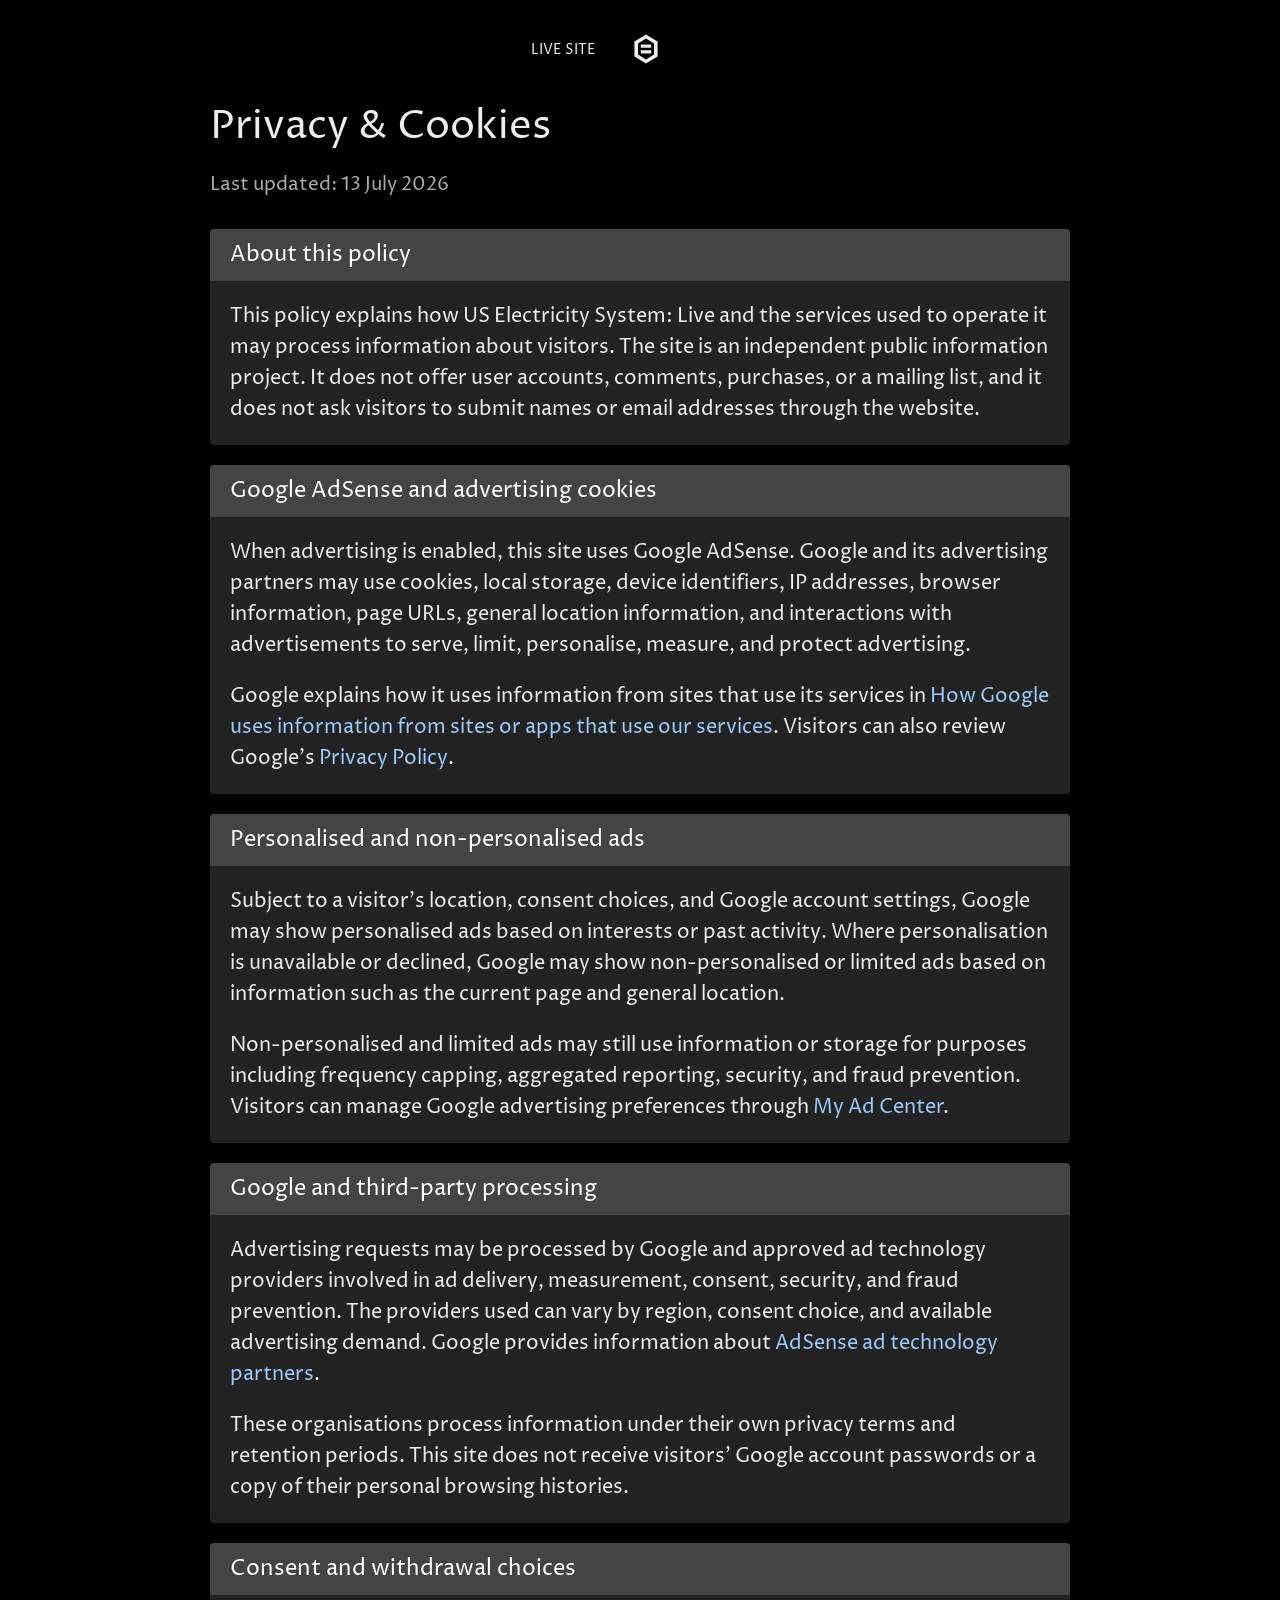
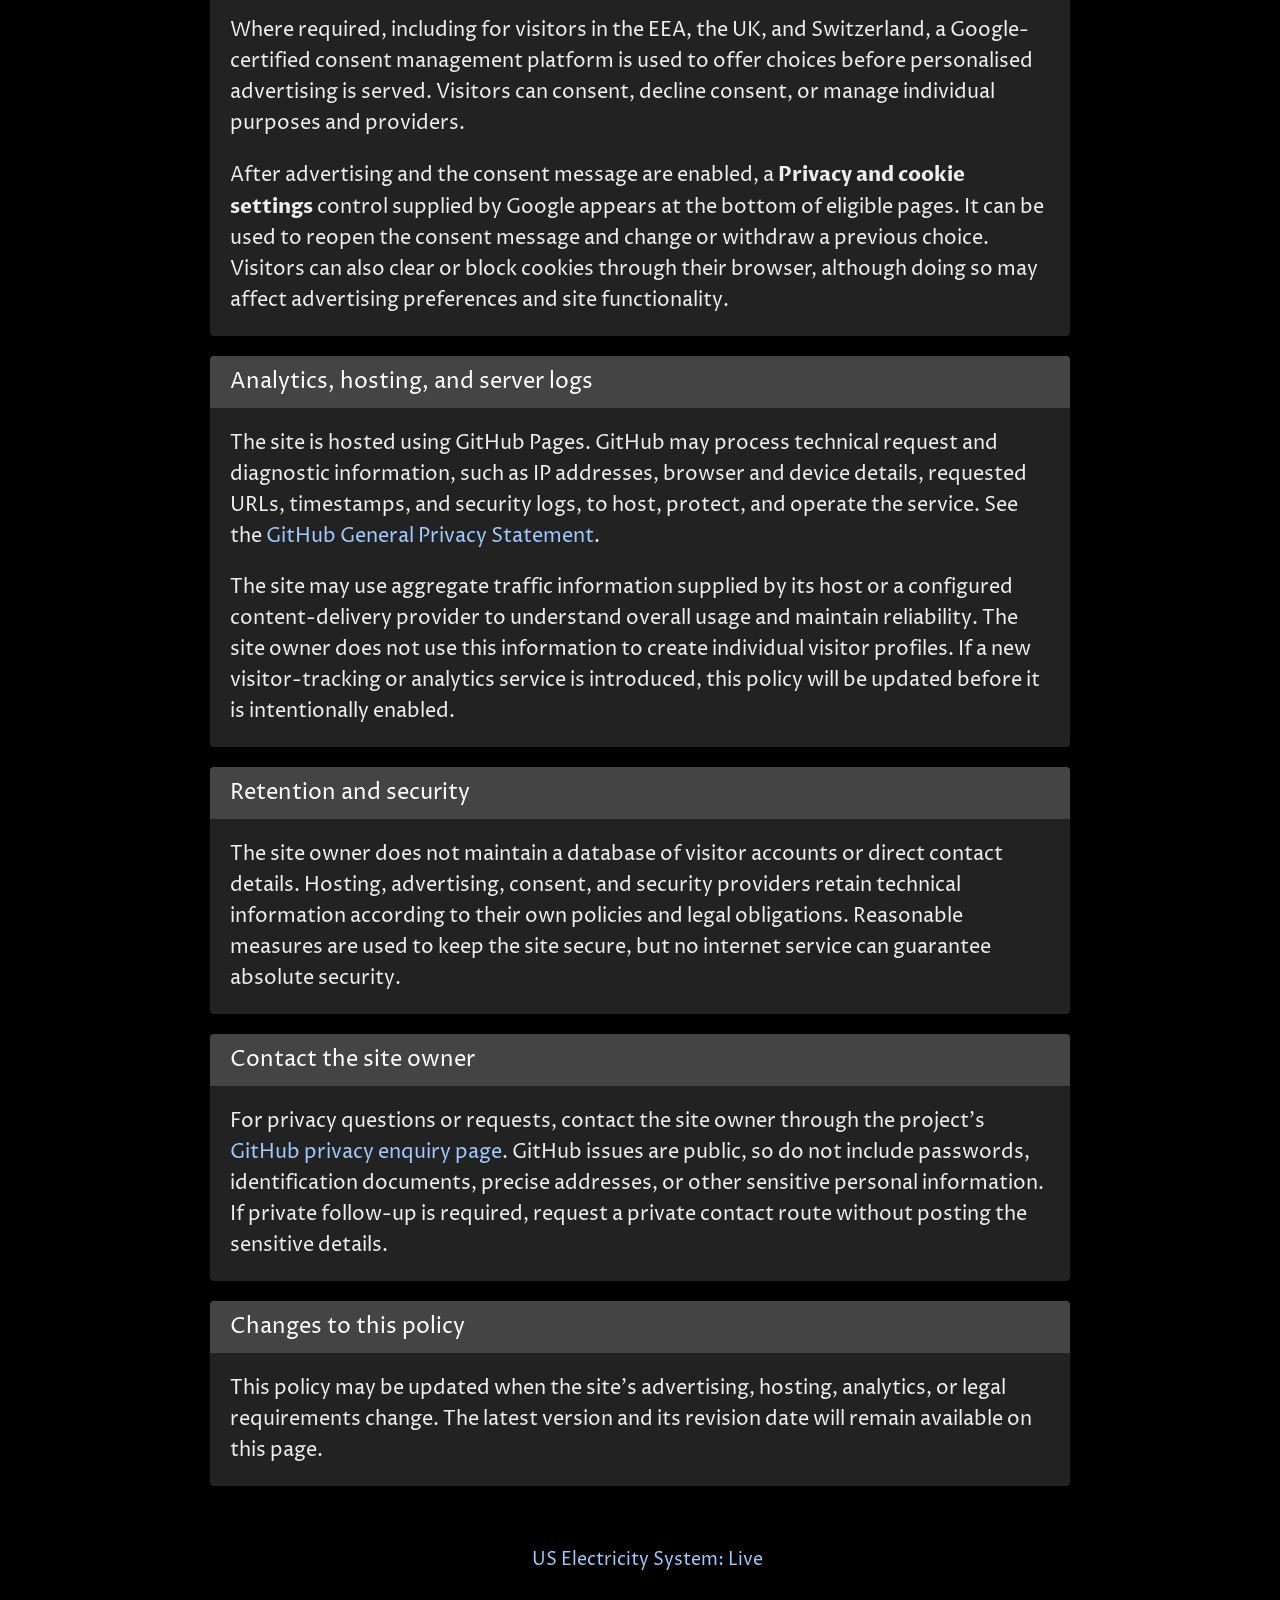
==== public/privacy/index.html @ f979690c "Publish US electricity site with privacy policy" ====
<!DOCTYPE html>
<html lang="en">
  <head>
    <title>Privacy &amp; Cookies | US Electricity System: Live</title>
    <meta
      name="description"
      content="Privacy, advertising, cookies, consent and data-processing information for US Electricity System: Live"
    >
    <meta name="viewport" content="width=device-width,initial-scale=1">
    <link rel="preconnect" href="https://fonts.googleapis.com">
    <link rel="preconnect" href="https://fonts.gstatic.com" crossorigin>
    <link
      rel="stylesheet"
      href="https://fonts.googleapis.com/css2?family=Proza+Libre:wght@300;400&amp;display=swap"
    >
    <link rel="stylesheet" href="../grid.css" type="text/css">
    <link rel="icon" href="../favicon.svg" type="image/svg+xml">
  </head>
  <body class="us-grid privacy-page">
    <header aria-label="Site">
      <nav>
        <a href="../us/" aria-label="US Electricity System: Live">
          <svg viewBox="0 0 160 160" role="img" aria-labelledby="privacy-logo-title">
            <title id="privacy-logo-title">US Electricity System</title>
            <path d="M80 8 22 42v76l58 34 58-34V42zM40 52l40-24 40 24v56l-40 24-40-24z"/>
            <path d="M54 86h52v16H54zm0-28h52v16H54z"/>
          </svg>
        </a>
        <div>
          <a href="../us/">Live site</a>
        </div>
      </nav>
    </header>

    <main>
      <h1>Privacy &amp; Cookies</h1>
      <p class="privacy-updated">Last updated: 13 July 2026</p>

      <section>
        <h2>About this policy</h2>
        <p>
          This policy explains how US Electricity System: Live and the services
          used to operate it may process information about visitors. The site is
          an independent public information project. It does not offer user
          accounts, comments, purchases, or a mailing list, and it does not ask
          visitors to submit names or email addresses through the website.
        </p>
      </section>

      <section>
        <h2>Google AdSense and advertising cookies</h2>
        <p>
          When advertising is enabled, this site uses Google AdSense. Google and
          its advertising partners may use cookies, local storage, device
          identifiers, IP addresses, browser information, page URLs, general
          location information, and interactions with advertisements to serve,
          limit, personalise, measure, and protect advertising.
        </p>
        <p>
          Google explains how it uses information from sites that use its
          services in
          <a href="https://policies.google.com/technologies/partner-sites">How Google uses information from sites or apps that use our services</a>.
          Visitors can also review Google's
          <a href="https://policies.google.com/privacy">Privacy Policy</a>.
        </p>
      </section>

      <section>
        <h2>Personalised and non-personalised ads</h2>
        <p>
          Subject to a visitor's location, consent choices, and Google account
          settings, Google may show personalised ads based on interests or past
          activity. Where personalisation is unavailable or declined, Google may
          show non-personalised or limited ads based on information such as the
          current page and general location.
        </p>
        <p>
          Non-personalised and limited ads may still use information or storage
          for purposes including frequency capping, aggregated reporting,
          security, and fraud prevention. Visitors can manage Google advertising
          preferences through
          <a href="https://myadcenter.google.com/">My Ad Center</a>.
        </p>
      </section>

      <section>
        <h2>Google and third-party processing</h2>
        <p>
          Advertising requests may be processed by Google and approved ad
          technology providers involved in ad delivery, measurement, consent,
          security, and fraud prevention. The providers used can vary by region,
          consent choice, and available advertising demand. Google provides
          information about
          <a href="https://support.google.com/adsense/answer/9012903">AdSense ad technology partners</a>.
        </p>
        <p>
          These organisations process information under their own privacy terms
          and retention periods. This site does not receive visitors' Google
          account passwords or a copy of their personal browsing histories.
        </p>
      </section>

      <section>
        <h2>Consent and withdrawal choices</h2>
        <p>
          Where required, including for visitors in the EEA, the UK, and
          Switzerland, a Google-certified consent management platform is used to
          offer choices before personalised advertising is served. Visitors can
          consent, decline consent, or manage individual purposes and providers.
        </p>
        <p>
          After advertising and the consent message are enabled, a
          <strong>Privacy and cookie settings</strong> control supplied by Google
          appears at the bottom of eligible pages. It can be used to reopen the
          consent message and change or withdraw a previous choice. Visitors can
          also clear or block cookies through their browser, although doing so
          may affect advertising preferences and site functionality.
        </p>
      </section>

      <section>
        <h2>Analytics, hosting, and server logs</h2>
        <p>
          The site is hosted using GitHub Pages. GitHub may process technical
          request and diagnostic information, such as IP addresses, browser and
          device details, requested URLs, timestamps, and security logs, to host,
          protect, and operate the service. See the
          <a href="https://docs.github.com/en/site-policy/privacy-policies/github-general-privacy-statement">GitHub General Privacy Statement</a>.
        </p>
        <p>
          The site may use aggregate traffic information supplied by its host or
          a configured content-delivery provider to understand overall usage and
          maintain reliability. The site owner does not use this information to
          create individual visitor profiles. If a new visitor-tracking or
          analytics service is introduced, this policy will be updated before it
          is intentionally enabled.
        </p>
      </section>

      <section>
        <h2>Retention and security</h2>
        <p>
          The site owner does not maintain a database of visitor accounts or
          direct contact details. Hosting, advertising, consent, and security
          providers retain technical information according to their own policies
          and legal obligations. Reasonable measures are used to keep the site
          secure, but no internet service can guarantee absolute security.
        </p>
      </section>

      <section>
        <h2>Contact the site owner</h2>
        <p>
          For privacy questions or requests, contact the site owner through the
          project's
          <a href="https://github.com/Montytotal/grid-main---us-live/issues/new?title=Privacy%20enquiry">GitHub privacy enquiry page</a>.
          GitHub issues are public, so do not include passwords, identification
          documents, precise addresses, or other sensitive personal information.
          If private follow-up is required, request a private contact route
          without posting the sensitive details.
        </p>
      </section>

      <section>
        <h2>Changes to this policy</h2>
        <p>
          This policy may be updated when the site's advertising, hosting,
          analytics, or legal requirements change. The latest version and its
          revision date will remain available on this page.
        </p>
      </section>
    </main>

    <footer>
      <div>
        <a href="../us/">US Electricity System: Live</a>
      </div>
    </footer>
  </body>
</html>
---- public/grid.css ----
:root {
  --width: 36;
  --rounding: 8px;
  --table-width: 316px;
  --accent: #2563eb;
  --background: #f6f8fc;
  --content-background: #ffffff;
  --content-text: #0f172a;
  --heading-background: #dbeafe;
  --heading-text: #1e3a8a;
  --selected-background: #dbeafe;
  --help-background: #93c5fd;
  --help-text: #0f172a;
  --graph-line: #d6dee8;
  --graph-highlight: rgba(37, 99, 235, 0.08);
  --key-line: #cbd5e1;
  --unit-opacity: 0.45;
  --table-stripe: #f8fbff;
}

@media (prefers-color-scheme: dark) {
  :root {
    --background: #0b1220;
    --content-background: #111827;
    --content-text: #e5eefc;
    --heading-background: #1e293b;
    --heading-text: #dbeafe;
    --selected-background: rgba(30, 41, 59, 0.8);
    --help-background: #60a5fa;
    --help-text: #08111f;
    --graph-line: #334155;
    --graph-highlight: rgba(255, 255, 255, 0.06);
    --key-line: #475569;
    --unit-opacity: 0.65;
    --table-stripe: #0f172a;
  }
}

@import url('https://fonts.googleapis.com/css2?family=Inter:wght@300;400;500;600&display=swap');

*,
::before,
::after {
  box-sizing: border-box;
}

html {
  height: 100%;
  font-family: 'Inter', system-ui, -apple-system, BlinkMacSystemFont, 'Segoe UI', sans-serif;
  font-weight: 300;
  font-size: clamp(18px, calc(100vw / var(--width)), 20px);
  font-feature-settings: 'tnum';
  line-height: 1.5;
  -webkit-text-size-adjust: none;
  text-size-adjust: none;
}

body {
  display: grid;
  grid-template-rows: max-content 1fr max-content;
  height: 100%;
  margin: 0;
  background: var(--background);
  color: var(--content-text);
}

header {
  padding: 1.25rem 0 0;
}

header nav {
  display: grid;
  grid-template-columns: 1fr auto 1fr;
  grid-auto-flow: dense;
  gap: 0.25rem;
  align-items: center;
}

header nav > a {
  grid-column: 2;
  display: grid;
  place-content: center;
  width: 2.5rem;
  height: 2.5rem;
  border-radius: 999px;
  background: var(--accent);
  box-shadow: 0 4px 14px rgba(37, 99, 235, 0.22);
  transition: background-color 0.2s, transform 0.2s;
}

header nav > a:hover {
  background: #1d4ed8;
  transform: translateY(-1px);
}

header nav svg {
  height: 1.6rem;
  fill: var(--content-background);
}

header nav div,
footer nav {
  display: grid;
  grid-auto-flow: column;
  justify-content: center;
}

header nav div {
  justify-content: right;
}

header nav div + div {
  justify-content: left;
}

nav a {
  display: block;
  position: relative;
  padding: 0.2rem 0.75rem 0.3rem;
  border-radius: 1rem;
  color: inherit;
  font-weight: 400;
  font-variant: small-caps;
  text-transform: lowercase;
  text-decoration: none;
  transition: color 0.2s;
}

nav a.section,
nav a:hover {
  color: var(--accent);
}

nav a + a::after {
  content: '';
  display: block;
  position: absolute;
  top: 0.85rem;
  left: -0.175rem;
  width: 0.35rem;
  height: 0.35rem;
  border-radius: 50%;
  background: var(--accent);
}

footer {
  padding: 1rem 0 1.5rem;
  text-align: center;
}

footer div {
  padding: 1rem 1.25rem 0.25rem;
}

footer span {
  white-space: nowrap;
}

main {
  display: grid;
  gap: 1rem;
  justify-content: center;
  padding: 1rem;
  font-size: 16px;
  line-height: 1.25;
}

main > * {
  max-width: 1280px;
}

section {
  box-sizing: border-box;
  padding: 1rem;
  border-radius: var(--rounding);
  background: var(--content-background);
  color: var(--content-text);
  box-shadow: 0 6px 24px rgba(15, 23, 42, 0.06);
}

@media (prefers-color-scheme: dark) {
  section {
    box-shadow: 0 8px 28px rgba(0, 0, 0, 0.28);
  }
}

h1 {
  margin: 0 0 0.5rem;
  font-size: 2rem;
  font-weight: 600;
  line-height: 1.1;
  letter-spacing: -0.03em;
}

h2 {
  font-size: 1.1rem;
  font-weight: 600;
  line-height: 1;
  letter-spacing: -0.02em;
}

main h2 {
  margin: -1rem -1rem 1rem;
  padding: 0.75rem 1rem;
  border-radius: var(--rounding) var(--rounding) 0 0;
  background: var(--heading-background);
  color: var(--heading-text);
}

h3 {
  margin: 2rem 0 1rem;
  padding: 0;
  font-size: 1rem;
  font-weight: 300;
  text-align: center;
}

h3:first-of-type {
  margin-top: 0;
}

p {
  margin: 0;
  font-size: 1rem;
  line-height: 1.5;
}

p + p {
  margin-top: 1rem;
}

table {
  border-collapse: collapse;
}

a {
  color: var(--accent);
  text-decoration-color: transparent;
  text-decoration-thickness: 0.1em;
  text-underline-offset: 0.15em;
  transition: text-decoration-color 0.2s;
}

a:hover {
  text-decoration-color: var(--accent);
}

img {
  vertical-align: bottom;
}

/* colours */

.generation  { color: #aaa; }
.price       { color: #000; }
.emissions   { color: #000; }
.demand      { color: #000; }
.fossils     { color: #c45; }
.renewables  { color: #5b5; }
.others      { color: #27c; }
.transfers   { color: #aaa; }
.canada      { color: #6cf; }
.mexico      { color: #fc6; }
.coal        { color: #a35; }
.gas         { color: #e94; }
.solar       { color: #ed0; }
.wind        { color: #9d5; }
.hydro       { color: #2cb; }
.nuclear     { color: #09c; }
.biomass     { color: #36b; }
.oil         { color: #c45; }
.belgium     { color: #817; }
.denmark     { color: #c66; }
.france      { color: #e94; }
.ireland     { color: #ed0; }
.netherlands { color: #9d5; }
.norway      { color: #2cb; }
.pumped      { color: #09c; }
.battery     { color: #639; }

@media (prefers-color-scheme:dark) {
  .generation  { color: #888; }
  .price       { color: #eee; }
  .emissions   { color: #eee; }
  .demand      { color: #eee; }
  .transfers   { color: #888; }
}

/* columns */

.columns {
  display: grid;
  grid-template-columns: 1fr 1fr;
  gap: 1rem;
}

@media screen and (max-width:959px) {
  .columns {
    grid-template-columns: 1fr;
  }
}

/* introduction */

#introduction {
  text-align: center;
}

/* status */

#status {
  font-size: 1rem;
}

dl {
  display: grid;
  grid-template-columns: 1fr 1fr 1fr;
  gap: 0.5em;
  align-items: center;
  justify-items: center;
  margin: 0 -1em;
}

dt,
dd {
  margin: 0;
  line-height: 1;
  white-space: nowrap;
}

dt {
  grid-row: 1;
}

dd {
  grid-row: 2;
  font-size: 1.2em;
}

dd abbr {
  opacity: var(--unit-opacity);
}

dt:nth-child(1),
dd:nth-child(2) {
  grid-column: 1;
}

dt:nth-child(3),
dd:nth-child(4) {
  grid-column: 2;
}

dt:nth-child(5),
dd:nth-child(6) {
  grid-column: 3;
}

[data-operator]::before {
  content: '=';
  grid-area: 1 / 1 / 3 / 3;
  font-size: 1.25rem;
}

[data-operator]::after {
  content: attr(data-operator);
  grid-area: 1 / 2 / 3 / 4;
  font-size: 1.25rem;
}

/* latest */

#latest {
  display: grid;
  grid-template-columns: 1fr 1fr 1fr;
  grid-template-areas: "generation fossils transfers" "generation renewables transfers" "generation others storage";
  gap: 1rem;
}

@media screen and (max-width:1199px) {
  #latest {
    grid-template-columns: 1fr 1fr;
    grid-template-areas: "generation fossils" "generation renewables" "generation others" "transfers storage";
  }
}

@media screen and (max-width:779px) {
  #latest {
    grid-template-columns: 1fr;
    grid-template-areas: "generation" "fossils" "renewables" "others" "transfers" "storage";
  }
}

#latest section {
  margin: 0;
}

#generation {
  grid-area: generation;
}

#fossils {
  grid-area: fossils;
}

#renewables {
  grid-area: renewables;
}

#others {
  grid-area: others;
}

#transfers {
  grid-area: transfers;
}

#storage {
  grid-area: storage;
}

.sources {
  width: 100%;
  margin: 0;
}

.sources.transfers {
  color: inherit;
}

.sources td {
  vertical-align: top;
}

.sources td:nth-child(1) {
  padding: 0 0 1em;
  background: transparent;
}

.sources td:nth-child(1)::after {
  content: '';
  display: block;
  box-sizing: border-box;
  width: 1em;
  height: 1em;
  margin-top: 2px;
  background: currentcolor;
}

.sources.transfers td:nth-child(1)::after {
  border: 2px solid;
  background: transparent;
}

.sources td:nth-child(2) {
  width: 100%;
  padding: 0 0 1em 0.5em;
}

.sources td:nth-child(3),
.sources td:nth-child(4) {
  padding: 0 0 1em 0.75em;
  text-align: right;
  white-space: nowrap;
}

.sources td:nth-child(1),
.sources td:nth-child(3),
.sources td:nth-child(4) {
  width: 0;
}

.sources td:nth-child(3)::after {
  content: 'GW';
  opacity: var(--unit-opacity);
}

.sources td:nth-child(4)::after {
  content: '%';
  opacity: var(--unit-opacity);
}

.sources.transfer-table td:nth-child(4)::after {
  content: '';
}

.sources tr:last-child td {
  padding-bottom: 0;
}

[data-help] {
  display: inline-block;
  width: 1em;
  height: 1em;
  border-radius: 50%;
  background: var(--help-background);
  color: var(--help-text);
  font-weight: 400;
  font-variant: small-caps;
  line-height: 1;
  text-align: center;
  cursor: pointer;
}

[data-help]:after {
  content: '?';
  position: relative;
  top: -1px;
}

#fossils h2 {
  background: #c45;
}

#renewables h2 {
  background: #5b5;
}

#others h2 {
  background: #27c;
}

/* tabs */

[role="tablist"] {
  display: grid;
  grid-template-columns: 1fr 1fr 1fr 1fr;
  position: sticky;
  top: 0;
  z-index: 1;
  margin: -1rem -1rem 1rem;
}

[role="tablist"] h2 {
  margin: 0;
  border-radius: 0;
  text-align: center;
  -webkit-user-select: none;
  user-select: none;
}

[role="tablist"] h2:first-child {
  border-top-left-radius: var(--rounding);
}

[role="tablist"] h2:last-child {
  border-top-right-radius: var(--rounding);
}

h2[aria-selected="true"] {
  -webkit-backdrop-filter: saturate(180%) blur(20px);
  backdrop-filter: saturate(180%) blur(20px);
  background: var(--selected-background);
  color: var(--content-text);
}

h2[aria-selected="false"] {
  cursor: pointer;
}

@media screen and (max-width:34rem) {
  [role="tablist"] h2 {
    text-transform: capitalize;
  }

  [role="tablist"] span {
    display: none;
  }
}

[role="tabpanel"] {
  display: grid;
  grid-template-columns: 1fr var(--table-width) 1fr;
  grid-template-areas: "pie status demand" "pie equation demand" "pie table demand" "price table generation" "emissions table transfers";
  gap: 1rem 3rem;
}

[role="tabpanel"]:nth-child(n + 3) {
  display: none;
}

[role="tabpanel"] > div {
  min-width: 0;
}

[role="tabpanel"] > :nth-child(1) { grid-area: status; }
[role="tabpanel"] > :nth-child(2) { grid-area: equation; }
[role="tabpanel"] > :nth-child(3) { grid-area: pie; }
[role="tabpanel"] > :nth-child(4) { grid-area: table; }
[role="tabpanel"] > :nth-child(5) { grid-area: price; }
[role="tabpanel"] > :nth-child(6) { grid-area: emissions; }
[role="tabpanel"] > :nth-child(7) { grid-area: demand; }
[role="tabpanel"] > :nth-child(8) { grid-area: generation; }
[role="tabpanel"] > :nth-child(9) { grid-area: transfers; }

[role="tabpanel"] > :is(:nth-child(1),:nth-child(2)) {
  padding-bottom: 1rem;
}

[role="tabpanel"] > :is(:nth-child(1),:nth-child(2),:nth-child(4)) {
  width: 100%;
  max-width: var(--table-width);
  justify-self: center;
}

[role="tabpanel"] > :nth-child(3) {
  align-self: center;
  justify-self: center;
}

@media screen and (max-width:1023px) {
  [role="tabpanel"] {
    grid-template-columns: var(--table-width) 1fr;
    grid-template-areas: "pie price" "status emissions" "equation emissions" "table emissions" "table demand" "table generation" "table transfers";
  }
}

@media screen and (max-width:767px) {
  [role="tabpanel"] {
    grid-template-columns: 1fr;
    grid-template-areas: none;
  }

  [role="tabpanel"] > :nth-child(n) {
    grid-area: auto;
  }

  [role="tabpanel"] > :is(:nth-child(3),:nth-child(4)) {
    padding-bottom: 1rem;
  }
}

/* dialogs */

dialog::backdrop {
  background: rgba(0,0,0,0.5);
}

dialog[open] {
  display: grid;
  grid-template-columns: 1fr 1.5rem;
  grid-template-rows: 1.5rem min-content; /* required to stop Safari stretching the dialog to the viewport height */
  gap: 1rem;
  width: 24rem;
  max-width: calc(100vw - 6rem);
  padding: 1rem;
  border: 0;
  border-radius: var(--rounding);
  background: var(--content-background);
  color: var(--content-text)
}

dialog h2 {
  margin: 0;
  font-size: 1.5rem;
}

dialog div {
  grid-area: 2 / 1 / 3 / 3;
  max-height: calc(100vh - 8.5rem);
  max-height: calc(100dvh - 8.5rem);
  overflow: auto;
}

dialog p + p {
  margin-top: 1rem;
}

dialog button {
  padding: 0;
  border: 0;
  outline: 0;
  background: transparent;
  cursor: pointer;
}

dialog button::-moz-focus-inner {
  padding: 0;
  border: 0;
}

dialog svg {
  display: block;
  width: 1.5rem;
  height: 1.5rem;
}

dialog path {
  stroke: var(--content-text);
  stroke-width: 4;
}

/* pie charts */

.pie-chart-container {
  display: grid;
  align-content: center;
  justify-content: center;
  max-width: 330px;
  aspect-ratio: 1;
  margin: 0 auto 1rem;
}

.pie-chart {
  display: grid;
  max-width: 300px;
  font-size: 16px;
}

.pie-chart > div,
.pie-chart > svg {
  grid-row: 1 / 2;
  grid-column: 1 / 2;
}

.pie-chart > div {
  display: grid;
  justify-items: center;
  align-content: center;
  text-align: center;
}

.pie-chart > div > div:nth-child(1) {
  padding-top: 1.25em;
}

.pie-chart > div > div:nth-child(2) {
  display: block;
  width: 33%;
  height: 2px;
  margin: 0.25em 0;
  background: currentcolor;
}

.pie-chart > svg {
  width: 100%; /* required to stop Safari shrinking the pie chart to the width of the text */
}

.pie-chart > svg > path {
  fill: currentcolor;
  stroke: var(--content-background);
  stroke-width: 2;
  vector-effect: non-scaling-stroke;
}

/* graphs */

.graph {
  --graph-height: 250px;
  --axis-width: 40px;
  --axis-height: 64px;
  --axis-gap: 10px;
  --key-padding: 8px;
  display: grid;
  grid-template: auto var(--axis-height) /  var(--axis-width) 1fr;
  gap: calc(var(--axis-gap) - 0.5em) var(--axis-gap);
  position: relative;
  font-size: 12px;
  line-height: 1;
}

.graph > div {
  display: grid;
  text-align: right;
}

.graph > :nth-child(1) {
  grid-area: 1 / 1 / 2 / 3;
  grid-template-columns: var(--axis-width) 1fr;
  column-gap: var(--axis-gap);
  align-content: space-between;
}

.graph > :nth-child(1) > :nth-child(even) {
  margin-top: calc(0.5em - 1px);
  border-top: 1px solid var(--graph-line);
}

.graph > :nth-child(2) {
  grid-area: 2 / 2 / 3 / 3;
  grid-auto-flow: column;
  justify-content: space-around;
}

.graph > :nth-child(2) > div {
  writing-mode: vertical-lr;
  transform: rotate(180deg);
}

.graph svg {
  grid-area: 1 / 2 / 2 / 3;
  width: 100%;
  height: var(--graph-height);
  margin: 0.5em 0;
}

polyline {
  fill: transparent;
  stroke: currentcolor;
  stroke-width: 2.5;
  vector-effect: non-scaling-stroke;
}

.graph rect {
  fill: transparent;
}

/* US page: match the original Grid: Live visual grammar */

body.us-grid {
  --table-width: 380px;
  --background: #000;
  --content-background: #222;
  --content-text: #eee;
  --heading-background: #444;
  --heading-text: #fff;
  --selected-background: rgba(34,34,34,0.85);
  --help-background: #777;
  --help-text: #fff;
  --graph-line: #444;
  --graph-highlight: rgba(255,255,255,0.06);
  --key-line: #444;
  --unit-opacity: 0.55;
  --rounding: 4px;
  min-height: 100%;
  background: #000;
  color: #eee;
  font-family: "Proza Libre", system-ui, -apple-system, BlinkMacSystemFont, "Segoe UI", sans-serif;
}

body.us-grid main {
  gap: 20px;
  width: 100%;
  margin: 0;
  padding: 20px;
  font-family: "Proza Libre", system-ui, -apple-system, BlinkMacSystemFont, "Segoe UI", sans-serif;
  font-size: 16px;
  line-height: 20px;
}

body.us-grid header {
  padding: 25px 0 10px;
  background: #000;
  color: #eee;
}

body.us-grid header nav > a {
  border-radius: 0;
  background: transparent;
  box-shadow: none;
  transform: none;
}

body.us-grid header nav > a:hover {
  background: transparent;
  transform: none;
}

body.us-grid header nav svg {
  fill: #eee;
}

body.us-grid nav a {
  border-radius: 0;
  color: #eee;
  font-weight: 300;
}

body.us-grid nav a.section,
body.us-grid nav a:hover {
  color: #fff;
}

body.us-grid nav a + a::after {
  background: #eee;
}

body.us-grid main > * {
  width: 100%;
  max-width: 1280px;
}

body.us-grid section {
  padding: 20px;
  border: 0;
  border-radius: 4px;
  background: #222;
  color: #eee;
  box-shadow: none;
}

body.us-grid h1 {
  margin: 0;
  color: #eee;
  font-size: 40px;
  font-weight: 400;
  line-height: 44px;
  letter-spacing: 0;
}

body.us-grid main > p {
  margin: 0 0 10px;
  color: #eee;
  font-size: 20px;
  line-height: 30px;
  text-align: left;
}

body.us-grid #status {
  gap: 20px;
  grid-template-columns: repeat(2, minmax(0, 1fr));
  align-items: stretch;
  font-size: 20px;
  line-height: 25px;
}

body.us-grid #status section {
  padding: 20px;
}

body.us-grid #generation > div:last-child,
body.us-grid #transfers p,
body.us-grid #storage p {
  color: #eee;
  font-size: 16px;
  line-height: 20px;
  text-align: center;
}

body.us-grid dl {
  grid-template-columns: repeat(3, minmax(0, 1fr));
  gap: 0.35em 0.75em;
  margin: 0;
  text-align: center;
}

body.us-grid dt {
  min-width: 0;
  color: #eee;
  font-size: 20px;
  font-weight: 300;
}

body.us-grid dd {
  min-width: 0;
  color: #eee;
  font-size: 24px;
  font-weight: 300;
}

body.us-grid .us-equation dd {
  font-size: clamp(32px, 3vw, 52px);
}

body.us-grid #status section:first-child dd {
  font-size: clamp(18px, 1.6vw, 26px);
}

/* Keep the longer source timestamp inside the status card. */
body.us-grid #status section:first-child {
  min-width: 0;
}

body.us-grid #status section:first-child dl {
  grid-template-columns: repeat(2, minmax(0, 1fr));
}

body.us-grid #status section:first-child dt:nth-child(1),
body.us-grid #status section:first-child dd:nth-child(2) {
  grid-column: 1 / -1;
}

body.us-grid #status section:first-child dt:nth-child(3),
body.us-grid #status section:first-child dd:nth-child(4) {
  grid-column: 1;
}

body.us-grid #status section:first-child dt:nth-child(5),
body.us-grid #status section:first-child dd:nth-child(6) {
  grid-column: 2;
}

body.us-grid #status section:first-child dt:nth-child(3),
body.us-grid #status section:first-child dt:nth-child(5) {
  grid-row: 3;
}

body.us-grid #status section:first-child dd:nth-child(4),
body.us-grid #status section:first-child dd:nth-child(6) {
  grid-row: 4;
}

body.us-grid [role="tabpanel"] dl {
  gap: 0.35em 0.85em;
}

body.us-grid [role="tabpanel"] dt {
  font-size: 17px;
}

body.us-grid [role="tabpanel"] dd,
body.us-grid [role="tabpanel"] .us-equation dd {
  font-size: clamp(18px, 1.45vw, 24px);
}

body.us-grid [data-operator]::before,
body.us-grid [data-operator]::after {
  font-size: 18px;
}

body.us-grid main h2 {
  margin: -20px -20px 20px;
  padding: 15px 20px;
  border-radius: 4px 4px 0 0;
  background: #444;
  color: #fff;
  font-size: 22px;
  font-weight: 400;
  line-height: 22px;
  letter-spacing: 0;
}

body.us-grid #generation h2 {
  background: #444;
}

body.us-grid #fossils h2 {
  background: #c45;
}

body.us-grid #renewables h2 {
  background: #5b5;
}

body.us-grid #others h2 {
  background: #27c;
}

body.us-grid #transfers h2,
body.us-grid #storage h2 {
  background: #444;
}

body.us-grid .columns {
  grid-template-columns: 1fr 1fr;
}

body.us-grid #latest {
  gap: 20px;
}

body.us-grid #latest section {
  min-width: 0;
}

body.us-grid .pie-chart-container {
  max-width: 330px;
  margin: 0 auto 1rem;
}

body.us-grid .pie-chart {
  max-width: 300px;
}

body.us-grid .sources {
  font-size: 1rem;
}

body.us-grid .sources td:nth-child(1)::after {
  width: 0.9em;
  height: 0.9em;
}

body.us-grid .sources td:nth-child(2) {
  padding-left: 0.5rem;
}

body.us-grid [role="tabpanel"] h3 + h3 {
  margin-top: 1rem;
}

body.us-grid .graph {
  --graph-height: 220px;
}

body.us-grid .us-unavailable-graph {
  display: grid;
  align-items: center;
  min-height: 220px;
  border-top: 1px solid #444;
  border-bottom: 1px solid #444;
  color: #aaa;
  font-size: 14px;
  line-height: 20px;
  text-align: center;
}

body.us-grid .us-unavailable-graph > div {
  max-width: 16rem;
  margin: 0 auto;
}

body.us-grid .us-ad {
  display: block;
  min-height: 90px;
  margin: 20px 0;
  overflow: hidden;
  text-align: center;
}

body.us-grid .us-ad .adsbygoogle {
  min-height: 90px;
}

body.us-grid footer {
  color: #555;
  font-size: 0.9rem;
}

body.us-grid footer a,
body.us-grid.privacy-page main a {
  color: #9ecbff;
}

body.us-grid footer a {
  margin-left: 0.75rem;
}

body.us-grid.privacy-page main {
  width: 100%;
  max-width: 900px;
  margin: 0 auto;
}

body.us-grid.privacy-page main > * {
  max-width: 900px;
}

body.us-grid.privacy-page section p,
body.us-grid.privacy-page section li {
  line-height: 1.55;
}

body.us-grid.privacy-page section ul {
  padding-left: 1.25rem;
}

body.us-grid.privacy-page .privacy-updated {
  color: #aaa;
  font-size: 0.95rem;
}

@media screen and (max-width:959px) {
  body.us-grid .columns {
    grid-template-columns: 1fr;
  }

  body.us-grid #status {
    grid-template-columns: 1fr;
  }
}


.graph rect:hover {
  fill: var(--graph-highlight);
}

.graph svg + div {
  position: absolute;
  top: calc(var(--graph-height) / 2 + 0.5em);
  width: max-content;
  max-width: calc(100vw / 2 - 4 * var(--key-padding));
  padding: var(--key-padding);
  background: var(--content-background);
  color: var(--content-text);
  border: 1px solid var(--key-line);
  border-radius: var(--rounding);
  text-align: left;
  transform: translateY(-50%);
  pointer-events: none;
}

.graph svg + div > div {
  margin-bottom: var(--key-padding);
  font-size: 16px;
  font-weight: 400;
  text-align: center;
}

/* interconnector map */

.interconnector-map {
  margin: 0 0 1rem;
  padding: 0.75rem;
  border: 1px solid var(--key-line);
  border-radius: calc(var(--rounding) * 2);
  background:
    radial-gradient(circle at top right, rgba(37, 99, 235, 0.06), transparent 35%),
    linear-gradient(180deg, rgba(255,255,255,0.7), rgba(255,255,255,0.95));
}

@media (prefers-color-scheme: dark) {
  .interconnector-map {
    background:
      radial-gradient(circle at top right, rgba(96, 165, 250, 0.10), transparent 35%),
      linear-gradient(180deg, rgba(17,24,39,0.82), rgba(17,24,39,0.95));
  }
}

.interconnector-map svg {
  display: block;
  width: 100%;
  height: auto;
}

.uk-shape,
.ireland-shape {
  fill: rgba(37, 99, 235, 0.10);
  stroke: var(--content-text);
  stroke-width: 2;
  vector-effect: non-scaling-stroke;
}

@media (prefers-color-scheme: dark) {
  .uk-shape,
  .ireland-shape {
    fill: rgba(96, 165, 250, 0.14);
  }
}

.map-gb-label,
.map-ie-label {
  fill: var(--content-text);
  font-size: 12px;
  font-weight: 400;
}

.connector-base {
  fill: none;
  stroke: var(--graph-line);
  stroke-width: 4;
  stroke-linecap: round;
  vector-effect: non-scaling-stroke;
}

.connector-flow {
  fill: none;
  stroke: var(--connector-color);
  stroke-width: 6;
  stroke-linecap: round;
  stroke-dasharray: 7 10;
  vector-effect: non-scaling-stroke;
  filter: drop-shadow(0 0 4px var(--connector-color));
}

.interconnector-line.is-export .connector-flow {
  animation: connector-flow-forward 1.3s linear infinite;
}

.interconnector-line.is-import .connector-flow {
  animation: connector-flow-reverse 1.3s linear infinite;
}

.interconnector-line.is-neutral .connector-flow {
  animation: none;
  stroke-dasharray: 0;
  stroke-width: 5;
  opacity: 0.6;
}

@keyframes connector-flow-forward {
  from { stroke-dashoffset: 0; }
  to   { stroke-dashoffset: -34; }
}

@keyframes connector-flow-reverse {
  from { stroke-dashoffset: 0; }
  to   { stroke-dashoffset: 34; }
}

.connector-node {
  fill: var(--connector-color);
  stroke: var(--content-background);
  stroke-width: 2;
}

.connector-label rect {
  fill: rgba(255, 255, 255, 0.92);
  stroke: var(--key-line);
  stroke-width: 1;
}

@media (prefers-color-scheme: dark) {
  .connector-label rect {
    fill: rgba(17, 24, 39, 0.92);
  }
}

.connector-country,
.connector-value {
  fill: var(--content-text);
}

.connector-country {
  font-size: 11px;
  font-weight: 400;
}

.connector-value {
  font-size: 10px;
}

.interconnector-map-legend {
  display: flex;
  flex-wrap: wrap;
  gap: 0.75rem 1rem;
  align-items: center;
  margin-top: 0.5rem;
  color: var(--content-text);
  font-size: 0.875rem;
}

.legend-dot {
  display: inline-block;
  width: 0.75rem;
  height: 0.75rem;
  margin-right: 0.4rem;
  border-radius: 999px;
  vertical-align: -0.08rem;
}

.legend-import-dot {
  background: #dc2626;
}

.legend-export-dot {
  background: #2563eb;
}

@media screen and (max-width: 520px) {
  .connector-country {
    font-size: 10px;
  }

  .connector-value {
    font-size: 9px;
  }

  .connector-label rect {
    rx: 10px;
  }
}
/* interconnector map */

.interconnector-map {
  margin: 0 0 1rem;
  padding: 0.75rem;
  border: 1px solid var(--key-line);
  border-radius: calc(var(--rounding) * 2);
  background:
    radial-gradient(circle at top right, rgba(37, 99, 235, 0.06), transparent 35%),
    linear-gradient(180deg, rgba(255,255,255,0.7), rgba(255,255,255,0.95));
}

@media (prefers-color-scheme: dark) {
  .interconnector-map {
    background:
      radial-gradient(circle at top right, rgba(96, 165, 250, 0.10), transparent 35%),
      linear-gradient(180deg, rgba(17,24,39,0.82), rgba(17,24,39,0.95));
  }
}

.interconnector-map svg {
  display: block;
  width: 100%;
  height: auto;
}

.uk-shape,
.ireland-shape {
  fill: rgba(37, 99, 235, 0.10);
  stroke: var(--content-text);
  stroke-width: 2;
  vector-effect: non-scaling-stroke;
}

@media (prefers-color-scheme: dark) {
  .uk-shape,
  .ireland-shape {
    fill: rgba(96, 165, 250, 0.14);
  }
}

.map-gb-label,
.map-ie-label {
  fill: var(--content-text);
  font-size: 12px;
  font-weight: 400;
}

.connector-base {
  fill: none;
  stroke: var(--graph-line);
  stroke-width: 4;
  stroke-linecap: round;
  vector-effect: non-scaling-stroke;
}

.connector-flow {
  fill: none;
  stroke: var(--connector-color);
  stroke-width: 6;
  stroke-linecap: round;
  stroke-dasharray: 7 10;
  vector-effect: non-scaling-stroke;
  filter: drop-shadow(0 0 4px var(--connector-color));
}

.interconnector-line.is-export .connector-flow {
  animation: connector-flow-forward 1.3s linear infinite;
}

.interconnector-line.is-import .connector-flow {
  animation: connector-flow-reverse 1.3s linear infinite;
}

.interconnector-line.is-neutral .connector-flow {
  animation: none;
  stroke-dasharray: 0;
  stroke-width: 5;
  opacity: 0.6;
}

@keyframes connector-flow-forward {
  from { stroke-dashoffset: 0; }
  to   { stroke-dashoffset: -34; }
}

@keyframes connector-flow-reverse {
  from { stroke-dashoffset: 0; }
  to   { stroke-dashoffset: 34; }
}

.connector-node {
  fill: var(--connector-color);
  stroke: var(--content-background);
  stroke-width: 2;
}

.connector-label rect {
  fill: rgba(255, 255, 255, 0.92);
  stroke: var(--key-line);
  stroke-width: 1;
}

@media (prefers-color-scheme: dark) {
  .connector-label rect {
    fill: rgba(17, 24, 39, 0.92);
  }
}

.connector-country,
.connector-value {
  fill: var(--content-text);
}

.connector-country {
  font-size: 11px;
  font-weight: 400;
}

.connector-value {
  font-size: 10px;
}

.interconnector-map-legend {
  display: flex;
  flex-wrap: wrap;
  gap: 0.75rem 1rem;
  align-items: center;
  margin-top: 0.5rem;
  color: var(--content-text);
  font-size: 0.875rem;
}

.legend-dot {
  display: inline-block;
  width: 0.75rem;
  height: 0.75rem;
  margin-right: 0.4rem;
  border-radius: 999px;
  vertical-align: -0.08rem;
}

.legend-import-dot {
  background: #dc2626;
}

.legend-export-dot {
  background: #2563eb;
}

@media screen and (max-width: 520px) {
  .connector-country {
    font-size: 10px;
  }

  .connector-value {
    font-size: 9px;
  }
}

#fossils,
#renewables,
#others {
  align-self: start;
}
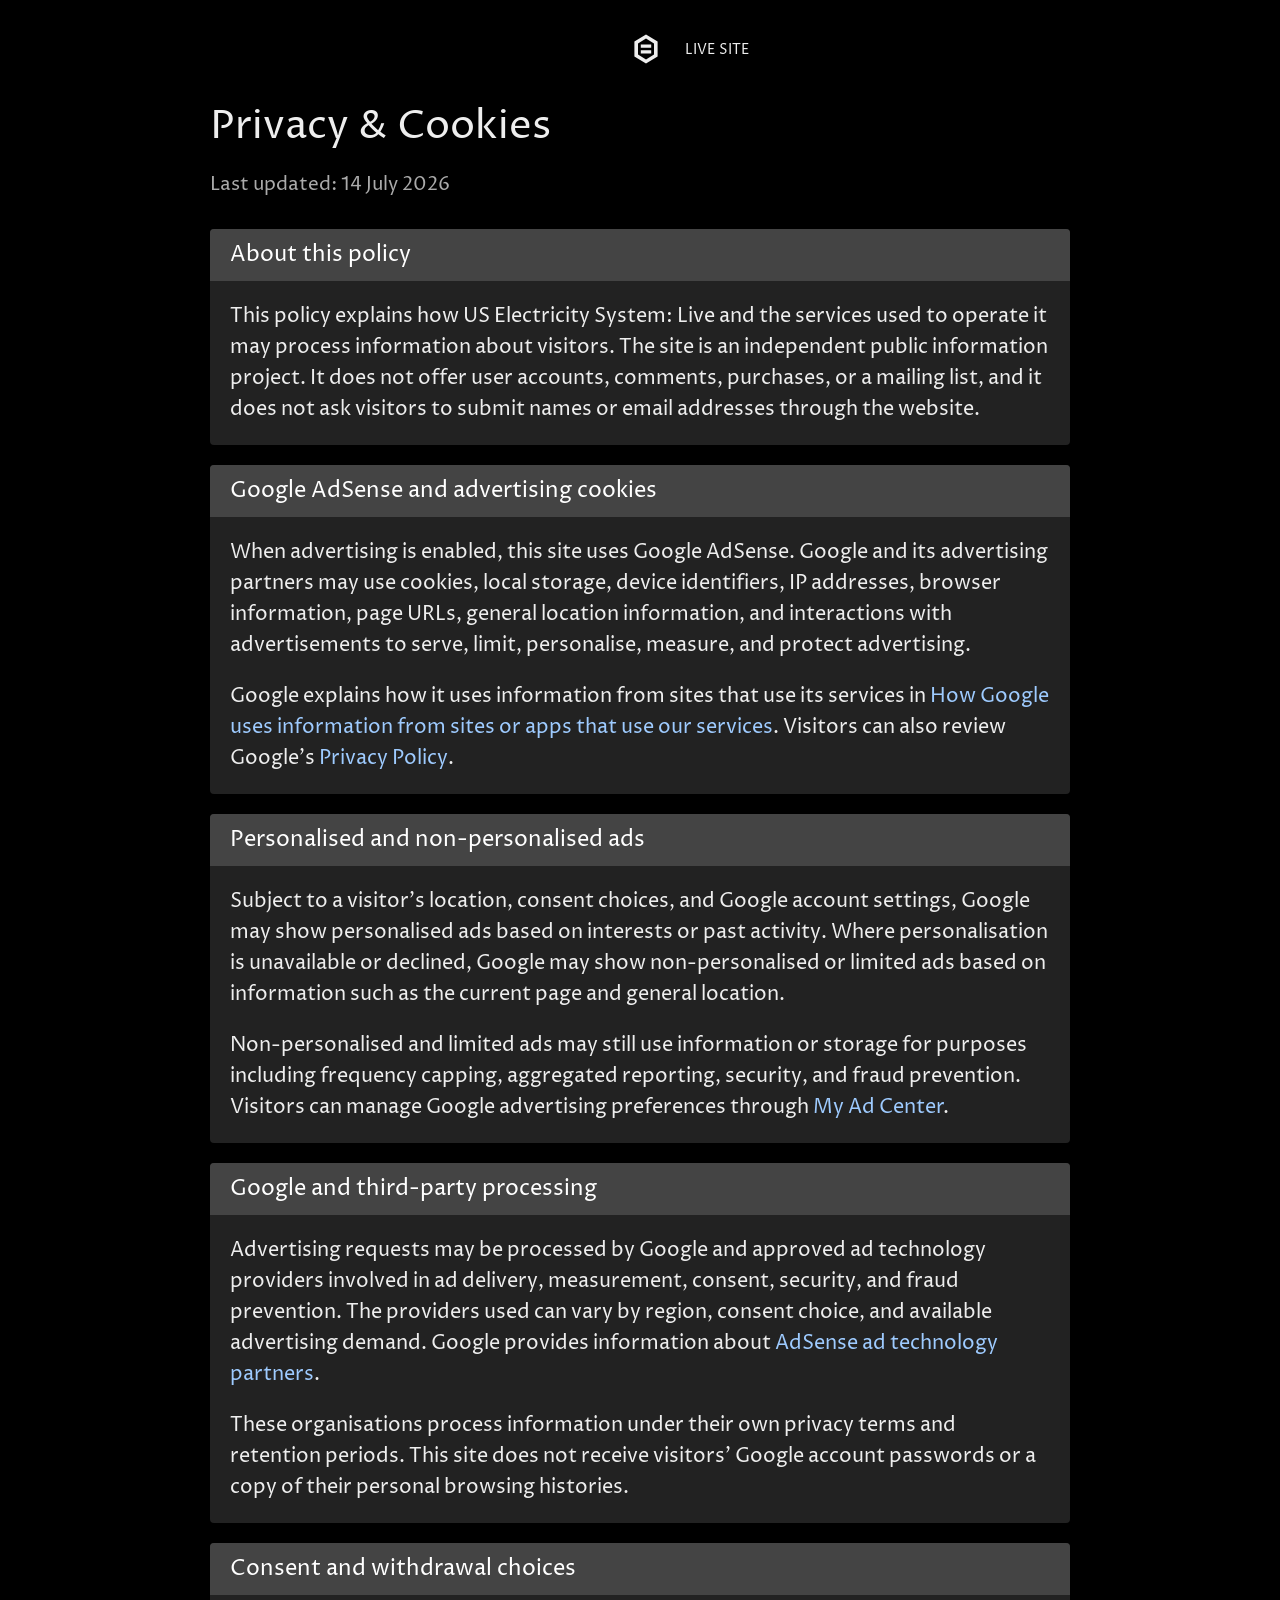
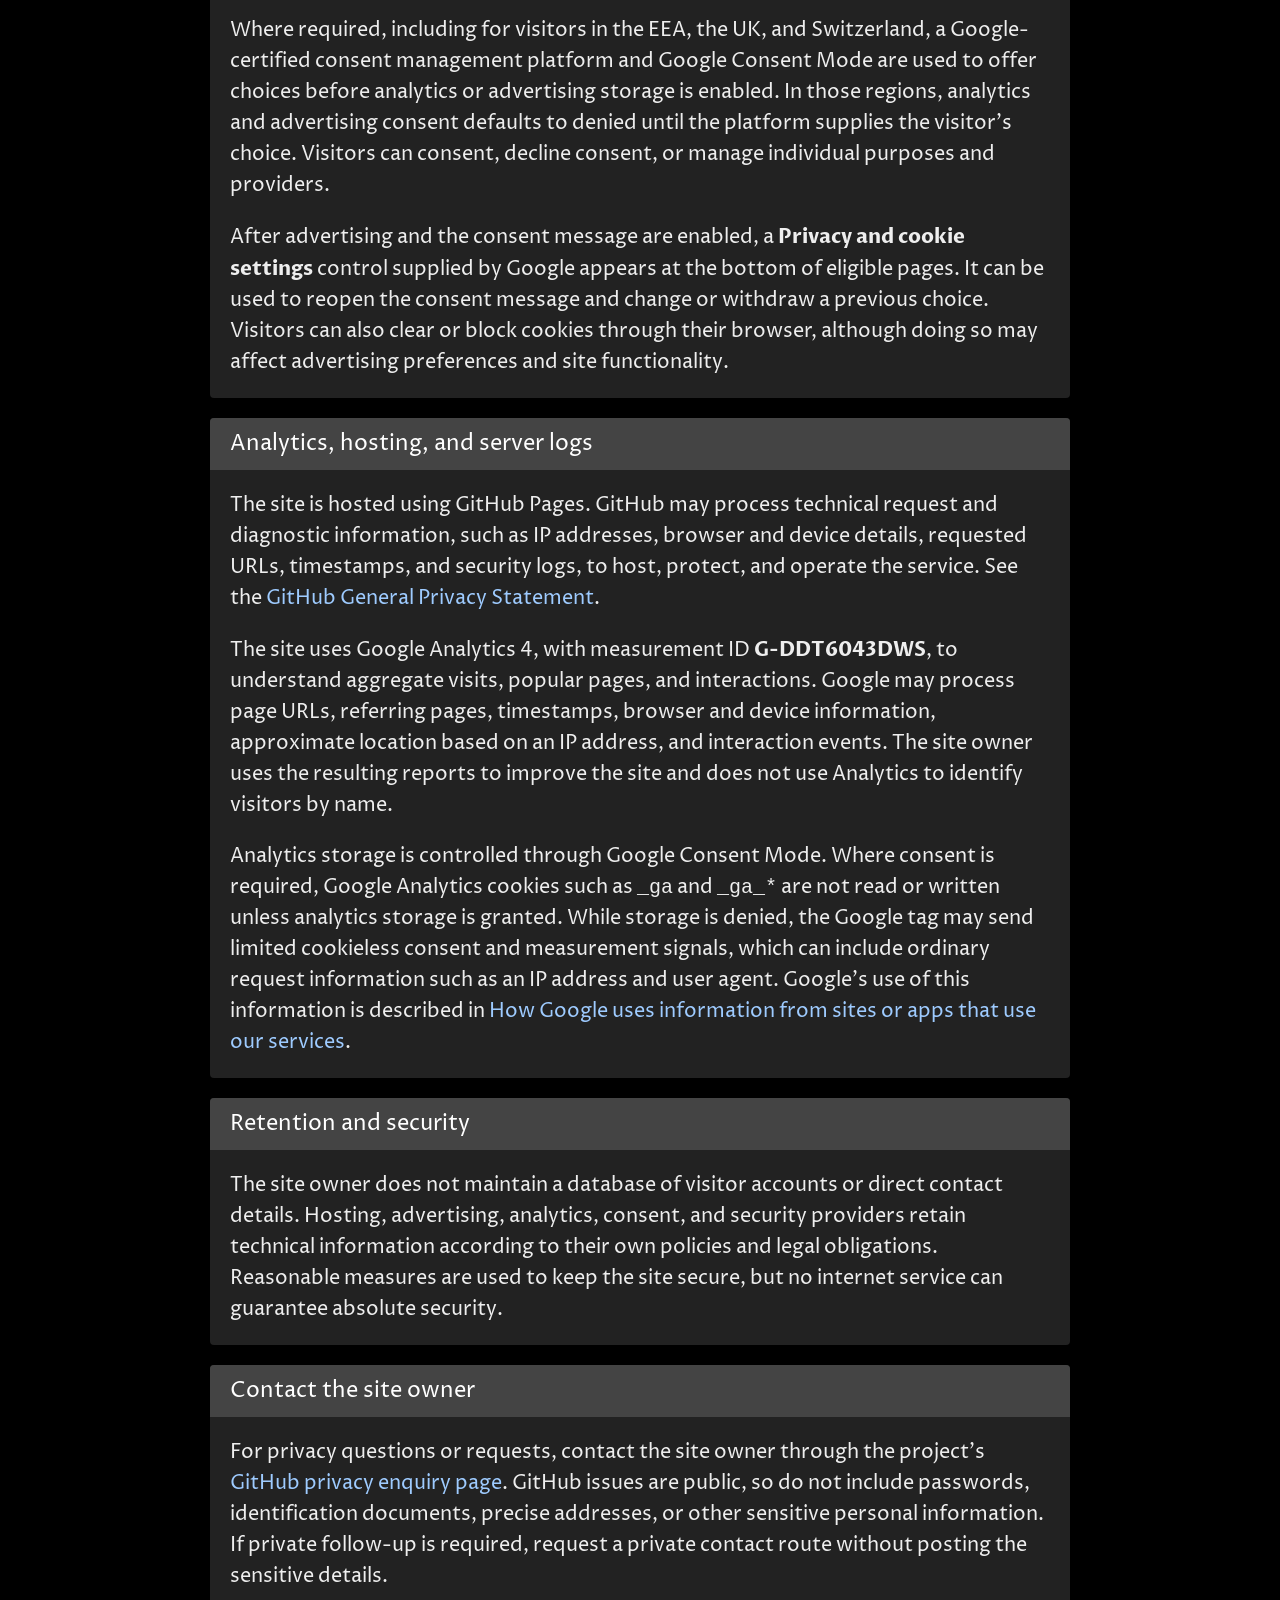
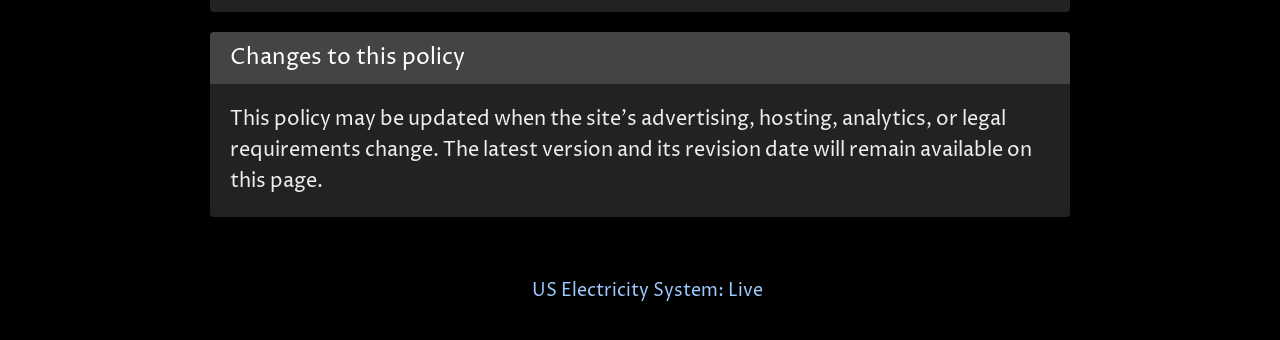
==== commit 25deb5e7: "Add Google Analytics with consent defaults" ====
--- a/public/privacy/index.html
+++ b/public/privacy/index.html
@@ -34,7 +34,7 @@
 
     <main>
       <h1>Privacy &amp; Cookies</h1>
-      <p class="privacy-updated">Last updated: 13 July 2026</p>
+      <p class="privacy-updated">Last updated: 14 July 2026</p>
 
       <section>
         <h2>About this policy</h2>
@@ -104,9 +104,12 @@
         <h2>Consent and withdrawal choices</h2>
         <p>
           Where required, including for visitors in the EEA, the UK, and
-          Switzerland, a Google-certified consent management platform is used to
-          offer choices before personalised advertising is served. Visitors can
-          consent, decline consent, or manage individual purposes and providers.
+          Switzerland, a Google-certified consent management platform and Google
+          Consent Mode are used to offer choices before analytics or advertising
+          storage is enabled. In those regions, analytics and advertising consent
+          defaults to denied until the platform supplies the visitor's choice.
+          Visitors can consent, decline consent, or manage individual purposes
+          and providers.
         </p>
         <p>
           After advertising and the consent message are enabled, a
@@ -128,12 +131,23 @@
           <a href="https://docs.github.com/en/site-policy/privacy-policies/github-general-privacy-statement">GitHub General Privacy Statement</a>.
         </p>
         <p>
-          The site may use aggregate traffic information supplied by its host or
-          a configured content-delivery provider to understand overall usage and
-          maintain reliability. The site owner does not use this information to
-          create individual visitor profiles. If a new visitor-tracking or
-          analytics service is introduced, this policy will be updated before it
-          is intentionally enabled.
+          The site uses Google Analytics 4, with measurement ID
+          <strong>G-DDT6043DWS</strong>, to understand aggregate visits, popular
+          pages, and interactions. Google may process page URLs, referring pages,
+          timestamps, browser and device information, approximate location based
+          on an IP address, and interaction events. The site owner uses the
+          resulting reports to improve the site and does not use Analytics to
+          identify visitors by name.
+        </p>
+        <p>
+          Analytics storage is controlled through Google Consent Mode. Where
+          consent is required, Google Analytics cookies such as
+          <code>_ga</code> and <code>_ga_*</code> are not read or written unless
+          analytics storage is granted. While storage is denied, the Google tag
+          may send limited cookieless consent and measurement signals, which can
+          include ordinary request information such as an IP address and user
+          agent. Google's use of this information is described in
+          <a href="https://policies.google.com/technologies/partner-sites">How Google uses information from sites or apps that use our services</a>.
         </p>
       </section>
 
@@ -141,10 +155,11 @@
         <h2>Retention and security</h2>
         <p>
           The site owner does not maintain a database of visitor accounts or
-          direct contact details. Hosting, advertising, consent, and security
-          providers retain technical information according to their own policies
-          and legal obligations. Reasonable measures are used to keep the site
-          secure, but no internet service can guarantee absolute security.
+          direct contact details. Hosting, advertising, analytics, consent, and
+          security providers retain technical information according to their own
+          policies and legal obligations. Reasonable measures are used to keep
+          the site secure, but no internet service can guarantee absolute
+          security.
         </p>
       </section>
 
--- a/public/grid.css
+++ b/public/grid.css
@@ -838,6 +838,74 @@
   line-height: 20px;
 }
 
+body.us-grid .us-site-layout {
+  display: grid;
+  grid-template-columns: minmax(0, 1320px);
+  justify-content: center;
+  width: 100%;
+}
+
+body.us-grid .us-site-layout > main {
+  grid-column: 1;
+}
+
+body.us-grid .us-ad-rail {
+  display: none;
+}
+
+@media screen and (min-width: 1760px) {
+  body.us-grid .us-site-layout {
+    grid-template-columns: 180px minmax(0, 1320px) 180px;
+    gap: 20px;
+    align-items: start;
+  }
+
+  body.us-grid .us-site-layout > main {
+    grid-column: 2;
+  }
+
+  body.us-grid .us-ad-rail {
+    display: grid;
+    grid-template-rows: auto 1fr;
+    position: sticky;
+    top: 20px;
+    min-height: 640px;
+    margin-top: 20px;
+    padding: 10px;
+    border: 1px dashed #333;
+    border-radius: 4px;
+    background: #111;
+    color: #777;
+    font-size: 11px;
+    line-height: 16px;
+    text-align: center;
+    text-transform: uppercase;
+    letter-spacing: 0.08em;
+  }
+
+  body.us-grid .us-ad-rail-left {
+    grid-column: 1;
+    grid-row: 1;
+  }
+
+  body.us-grid .us-ad-rail-right {
+    grid-column: 3;
+    grid-row: 1;
+  }
+
+  body.us-grid .us-ad-rail .us-ad {
+    width: 160px;
+    min-height: 600px;
+    margin: 10px 0 0;
+    overflow: visible;
+  }
+
+  body.us-grid .us-ad-rail .us-ad .adsbygoogle {
+    width: 160px;
+    min-height: 600px;
+  }
+}
+
 body.us-grid header {
   padding: 25px 0 10px;
   background: #000;
@@ -927,6 +995,19 @@
   text-align: center;
 }
 
+body.us-grid #generation .generation-notes p {
+  margin: 0;
+  font-size: 16px;
+  line-height: 20px;
+}
+
+body.us-grid #generation .generation-notes p + p {
+  margin-top: 8px;
+  color: #bbb;
+  font-size: 14px;
+  line-height: 18px;
+}
+
 body.us-grid dl {
   grid-template-columns: repeat(3, minmax(0, 1fr));
   gap: 0.35em 0.75em;
@@ -1006,6 +1087,82 @@
 body.us-grid [data-operator]::before,
 body.us-grid [data-operator]::after {
   font-size: 18px;
+}
+
+@media screen and (min-width:960px) {
+  /* Balance the primary links around the centred site mark. */
+  body.us-grid header nav > div {
+    display: contents;
+  }
+
+  body.us-grid header nav > div > a:first-child {
+    grid-column: 1;
+    grid-row: 1;
+    justify-self: end;
+  }
+
+  body.us-grid header nav > div > a:last-child {
+    grid-column: 3;
+    grid-row: 1;
+    justify-self: start;
+  }
+
+  body.us-grid header nav > div > a + a::after {
+    display: none;
+  }
+
+  body.us-grid main > p {
+    font-size: 19px;
+  }
+
+  /* Centre the headline equation without changing equations in the data tabs. */
+  body.us-grid #status section:last-child {
+    display: grid;
+    align-items: center;
+  }
+
+  body.us-grid #status section:last-child .us-equation {
+    width: 100%;
+    grid-template-columns: minmax(0, 1fr) auto minmax(0, 1fr) auto minmax(0, 1fr);
+    gap: 0.35em 4px;
+    align-items: center;
+    justify-items: center;
+  }
+
+  body.us-grid #status section:last-child .us-equation dt:nth-child(1),
+  body.us-grid #status section:last-child .us-equation dd:nth-child(2) {
+    grid-column: 1;
+  }
+
+  body.us-grid #status section:last-child .us-equation dt:nth-child(3),
+  body.us-grid #status section:last-child .us-equation dd:nth-child(4) {
+    grid-column: 3;
+  }
+
+  body.us-grid #status section:last-child .us-equation dt:nth-child(5),
+  body.us-grid #status section:last-child .us-equation dd:nth-child(6) {
+    grid-column: 5;
+  }
+
+  body.us-grid #status section:last-child .us-equation dd {
+    font-size: clamp(27px, 2.5vw, 36px);
+  }
+
+  body.us-grid #status section:last-child .us-equation::before,
+  body.us-grid #status section:last-child .us-equation::after {
+    align-self: center;
+    justify-self: center;
+    font-size: 30px;
+    line-height: 1;
+  }
+
+  body.us-grid #status section:last-child .us-equation::before {
+    grid-area: 2 / 2 / 3 / 3;
+  }
+
+  body.us-grid #status section:last-child .us-equation::after {
+    grid-area: 2 / 4 / 3 / 5;
+  }
 }
 
 body.us-grid main h2 {
@@ -1018,6 +1175,39 @@
   font-weight: 400;
   line-height: 22px;
   letter-spacing: 0;
+}
+
+/* Keep the complete range selector visible while its data section scrolls. */
+body.us-grid [role="tablist"] {
+  top: 0;
+  z-index: 2;
+  margin: -20px -20px 20px;
+  overflow: hidden;
+  border-radius: 4px 4px 0 0;
+  background: #444;
+  box-shadow: 0 4px 12px rgba(0, 0, 0, 0.35);
+}
+
+body.us-grid [role="tablist"] h2 {
+  margin: 0;
+  padding: 15px 10px;
+  border-radius: 0;
+  background: #444;
+  color: #ddd;
+  box-shadow: none;
+}
+
+body.us-grid [role="tablist"] h2[aria-selected="true"] {
+  -webkit-backdrop-filter: none;
+  backdrop-filter: none;
+  background: #181818;
+  color: #fff;
+  box-shadow: inset 0 -3px 0 #aaa;
+}
+
+body.us-grid [role="tablist"] h2[aria-selected="false"]:hover {
+  background: #555;
+  color: #fff;
 }
 
 body.us-grid #generation h2 {
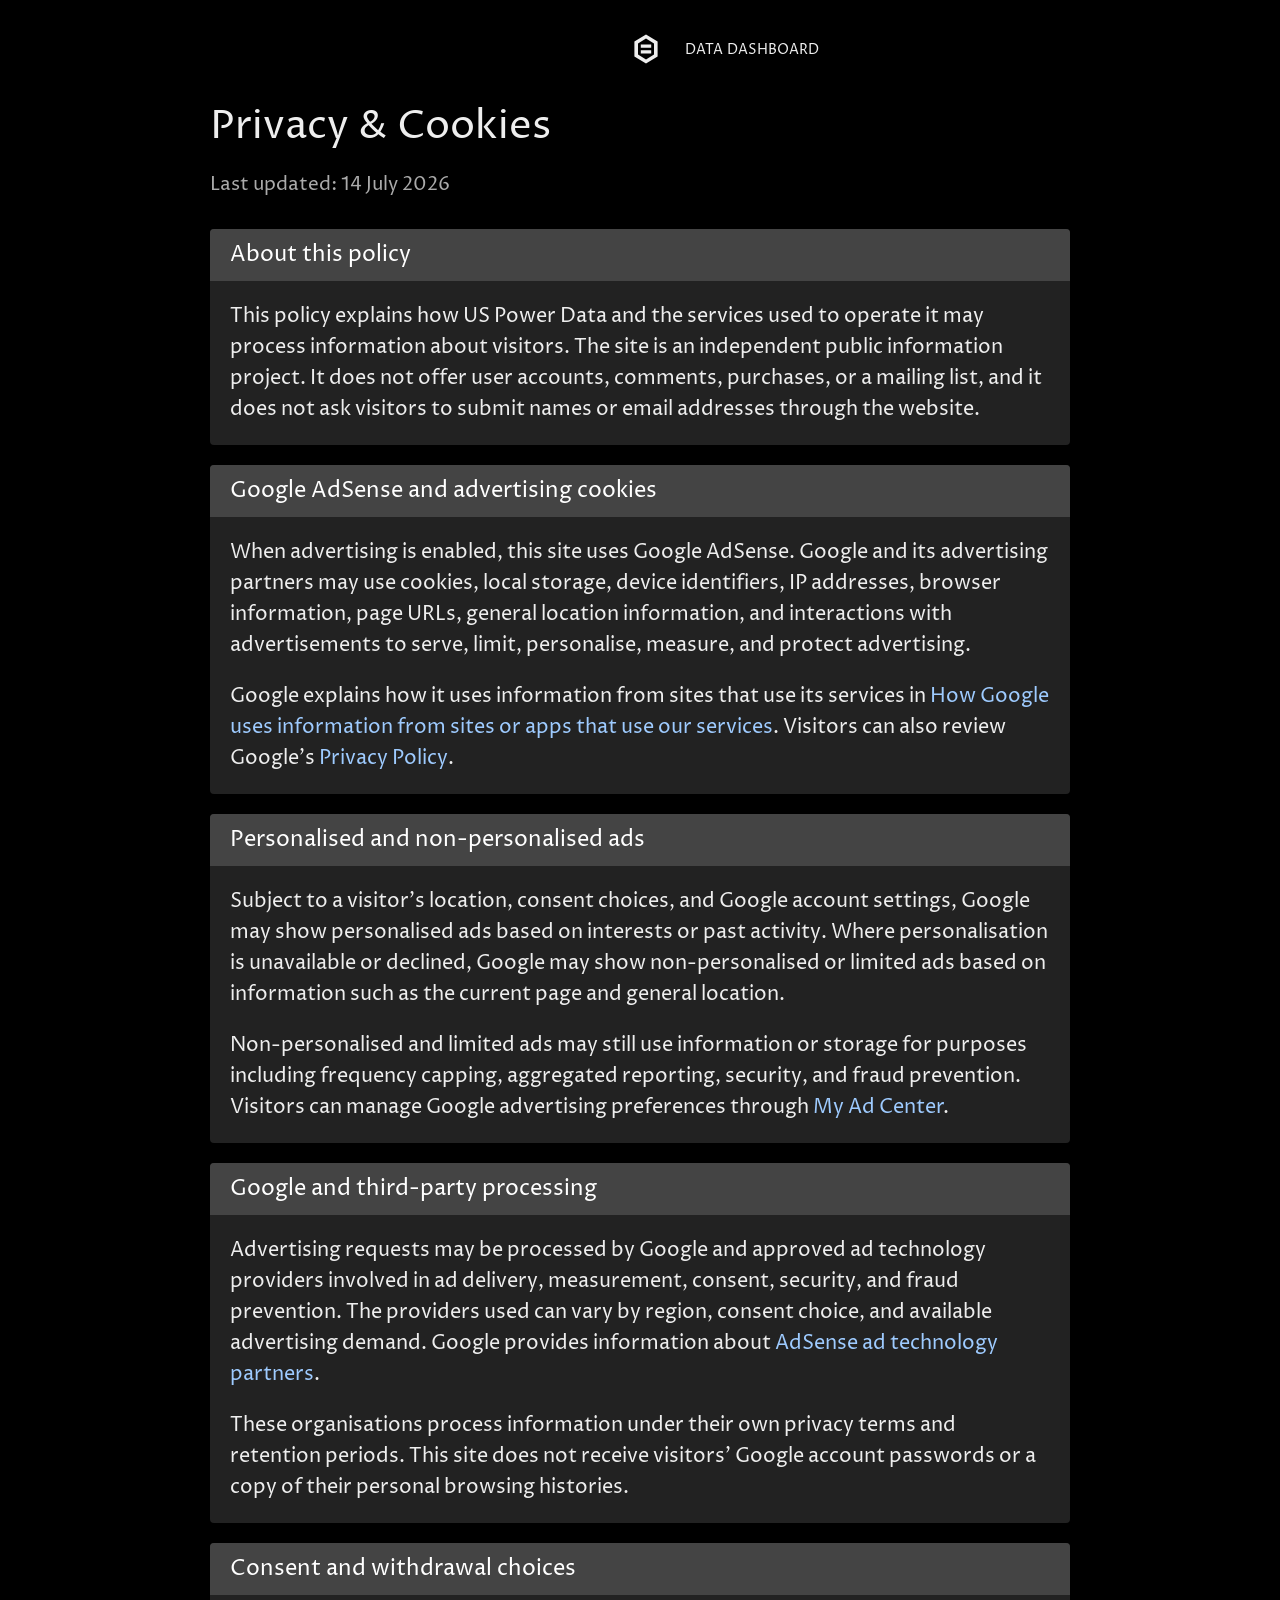
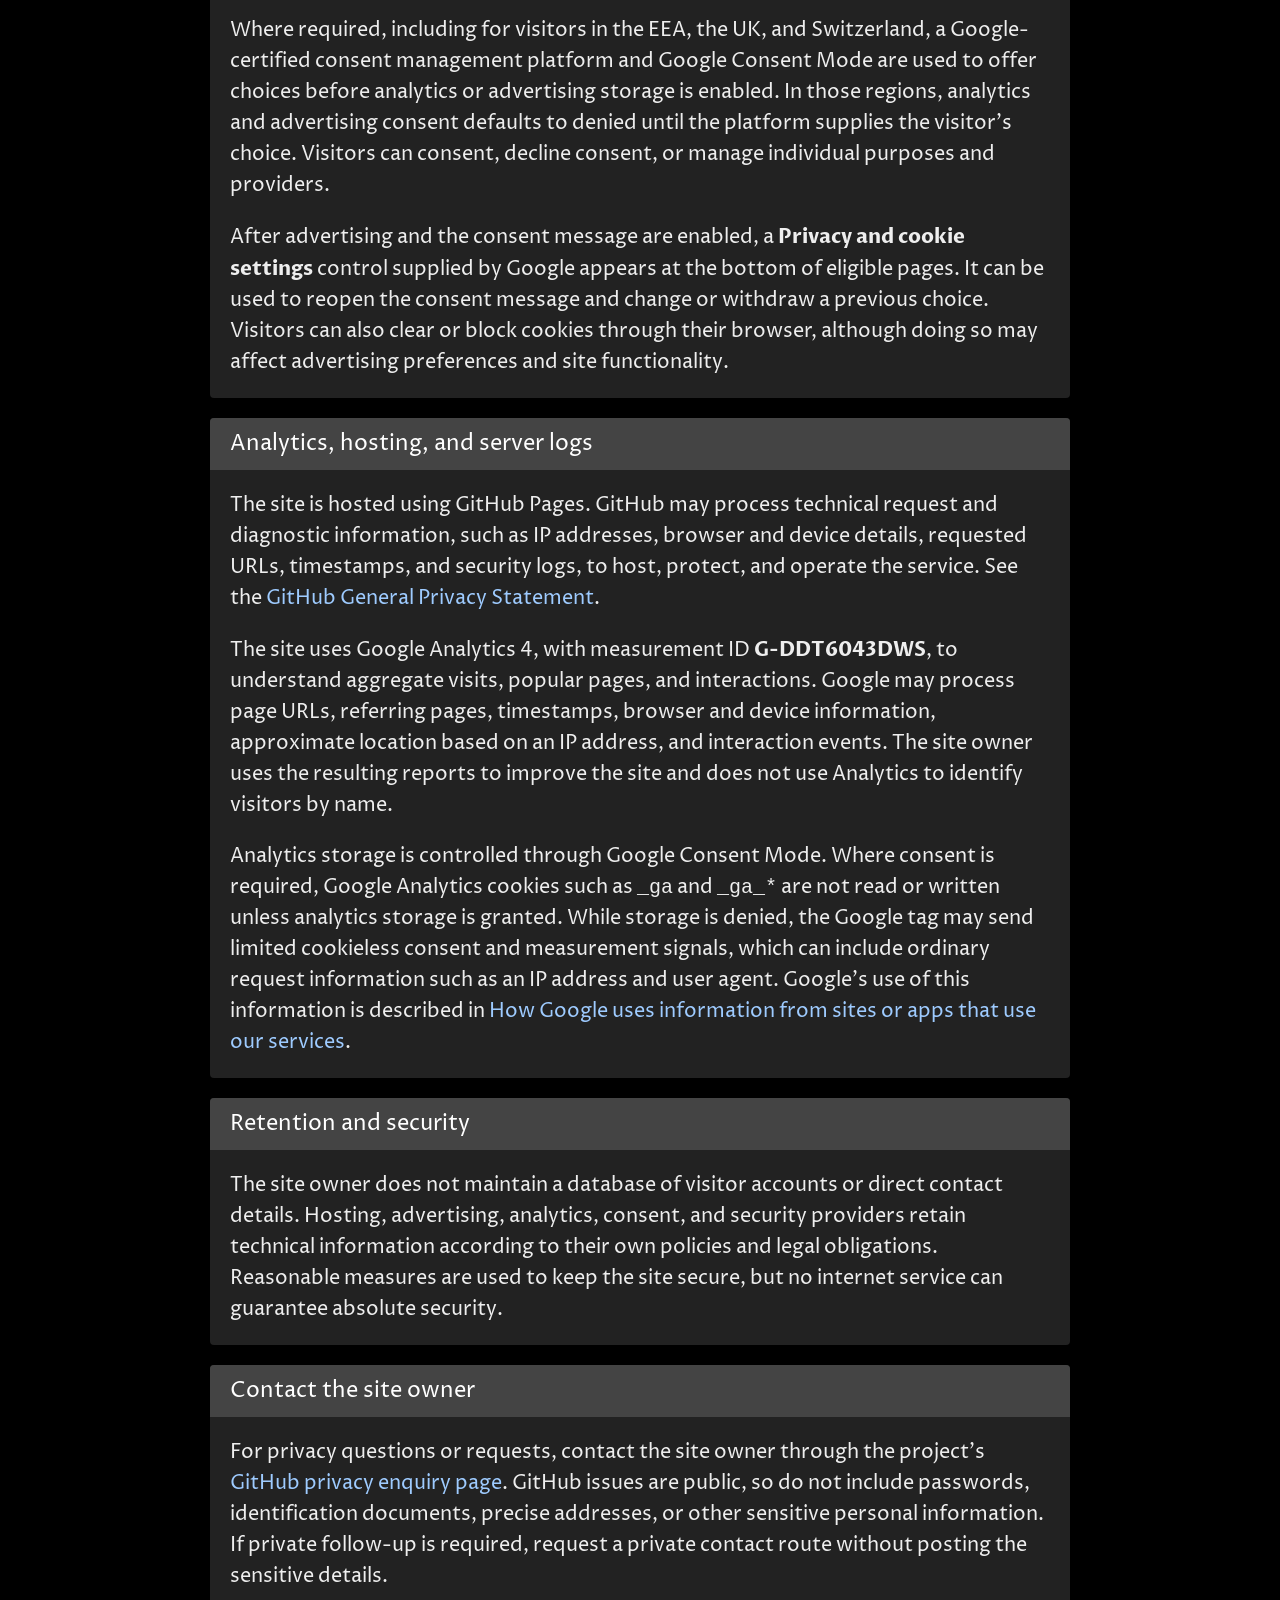
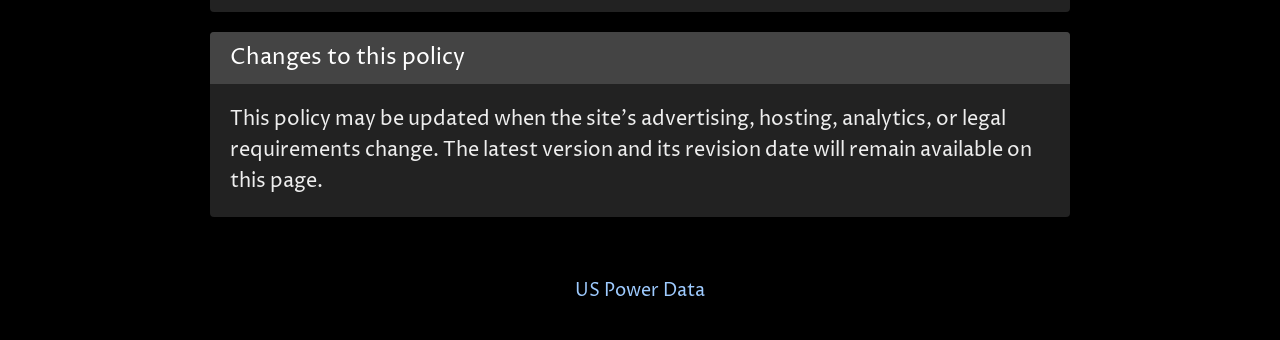
==== commit 04ca3906: "Improve search visibility and data navigation" ====
--- a/public/privacy/index.html
+++ b/public/privacy/index.html
@@ -1,12 +1,13 @@
 <!DOCTYPE html>
 <html lang="en">
   <head>
-    <title>Privacy &amp; Cookies | US Electricity System: Live</title>
+    <title>Privacy &amp; Cookies | US Power Data</title>
     <meta
       name="description"
-      content="Privacy, advertising, cookies, consent and data-processing information for US Electricity System: Live"
+      content="Privacy, advertising, cookies, consent and data-processing information for US Power Data"
     >
     <meta name="viewport" content="width=device-width,initial-scale=1">
+    <link rel="canonical" href="https://uspowerdata.com/privacy/">
     <link rel="preconnect" href="https://fonts.googleapis.com">
     <link rel="preconnect" href="https://fonts.gstatic.com" crossorigin>
     <link
@@ -19,15 +20,15 @@
   <body class="us-grid privacy-page">
     <header aria-label="Site">
       <nav>
-        <a href="../us/" aria-label="US Electricity System: Live">
+        <a href="../" aria-label="US Power Data home">
           <svg viewBox="0 0 160 160" role="img" aria-labelledby="privacy-logo-title">
-            <title id="privacy-logo-title">US Electricity System</title>
+            <title id="privacy-logo-title">US Power Data</title>
             <path d="M80 8 22 42v76l58 34 58-34V42zM40 52l40-24 40 24v56l-40 24-40-24z"/>
             <path d="M54 86h52v16H54zm0-28h52v16H54z"/>
           </svg>
         </a>
         <div>
-          <a href="../us/">Live site</a>
+          <a href="../">Data dashboard</a>
         </div>
       </nav>
     </header>
@@ -39,7 +40,7 @@
       <section>
         <h2>About this policy</h2>
         <p>
-          This policy explains how US Electricity System: Live and the services
+          This policy explains how US Power Data and the services
           used to operate it may process information about visitors. The site is
           an independent public information project. It does not offer user
           accounts, comments, purchases, or a mailing list, and it does not ask
@@ -188,7 +189,7 @@
 
     <footer>
       <div>
-        <a href="../us/">US Electricity System: Live</a>
+        <a href="../">US Power Data</a>
       </div>
     </footer>
   </body>
--- a/public/grid.css
+++ b/public/grid.css
@@ -36,12 +36,21 @@
   }
 }
 
-@import url('https://fonts.googleapis.com/css2?family=Inter:wght@300;400;500;600&display=swap');
-
 *,
 ::before,
 ::after {
   box-sizing: border-box;
+}
+
+.visually-hidden {
+  position: absolute !important;
+  width: 1px !important;
+  height: 1px !important;
+  padding: 0 !important;
+  overflow: hidden !important;
+  clip: rect(0, 0, 0, 0) !important;
+  white-space: nowrap !important;
+  border: 0 !important;
 }
 
 html {
@@ -428,7 +437,8 @@
   color: inherit;
 }
 
-.sources td {
+.sources td,
+.sources th {
   vertical-align: top;
 }
 
@@ -452,9 +462,15 @@
   background: transparent;
 }
 
-.sources td:nth-child(2) {
+.sources td:nth-child(2),
+.sources th:nth-child(2) {
   width: 100%;
   padding: 0 0 1em 0.5em;
+}
+
+.sources th {
+  font-weight: inherit;
+  text-align: left;
 }
 
 .sources td:nth-child(3),
@@ -531,35 +547,44 @@
   margin: -1rem -1rem 1rem;
 }
 
-[role="tablist"] h2 {
+[role="tablist"] [role="tab"] {
   margin: 0;
+  padding: 0.75rem 1rem;
+  border: 0;
   border-radius: 0;
+  background: var(--heading-background);
+  color: var(--heading-text);
+  font: inherit;
+  font-size: 1.1rem;
+  font-weight: 600;
+  line-height: 1;
+  letter-spacing: -0.02em;
   text-align: center;
   -webkit-user-select: none;
   user-select: none;
 }
 
-[role="tablist"] h2:first-child {
+[role="tablist"] [role="tab"]:first-child {
   border-top-left-radius: var(--rounding);
 }
 
-[role="tablist"] h2:last-child {
+[role="tablist"] [role="tab"]:last-child {
   border-top-right-radius: var(--rounding);
 }
 
-h2[aria-selected="true"] {
+[role="tab"][aria-selected="true"] {
   -webkit-backdrop-filter: saturate(180%) blur(20px);
   backdrop-filter: saturate(180%) blur(20px);
   background: var(--selected-background);
   color: var(--content-text);
 }
 
-h2[aria-selected="false"] {
+[role="tab"][aria-selected="false"] {
   cursor: pointer;
 }
 
 @media screen and (max-width:34rem) {
-  [role="tablist"] h2 {
+  [role="tablist"] [role="tab"] {
     text-transform: capitalize;
   }
 
@@ -569,14 +594,14 @@
 }
 
 [role="tabpanel"] {
-  display: grid;
+  display: none;
   grid-template-columns: 1fr var(--table-width) 1fr;
   grid-template-areas: "pie status demand" "pie equation demand" "pie table demand" "price table generation" "emissions table transfers";
   gap: 1rem 3rem;
 }
 
-[role="tabpanel"]:nth-child(n + 3) {
-  display: none;
+[role="tabpanel"][aria-labelledby="tab-day"] {
+  display: grid;
 }
 
 [role="tabpanel"] > div {
@@ -1188,16 +1213,21 @@
   box-shadow: 0 4px 12px rgba(0, 0, 0, 0.35);
 }
 
-body.us-grid [role="tablist"] h2 {
+body.us-grid [role="tablist"] [role="tab"] {
   margin: 0;
   padding: 15px 10px;
   border-radius: 0;
   background: #444;
   color: #ddd;
+  font-family: inherit;
+  font-size: 22px;
+  font-weight: 400;
+  line-height: 22px;
+  letter-spacing: 0;
   box-shadow: none;
 }
 
-body.us-grid [role="tablist"] h2[aria-selected="true"] {
+body.us-grid [role="tablist"] [role="tab"][aria-selected="true"] {
   -webkit-backdrop-filter: none;
   backdrop-filter: none;
   background: #181818;
@@ -1205,11 +1235,19 @@
   box-shadow: inset 0 -3px 0 #aaa;
 }
 
-body.us-grid [role="tablist"] h2[aria-selected="false"]:hover {
+body.us-grid [role="tablist"] [role="tab"][aria-selected="false"]:hover {
   background: #555;
   color: #fff;
 }
 
+body.us-grid .history-lede {
+  max-width: 62rem;
+  margin: 0 0 24px;
+  color: #ccc;
+  font-size: 17px;
+  line-height: 25px;
+}
+
 body.us-grid #generation h2 {
   background: #444;
 }
@@ -1219,7 +1257,7 @@
 }
 
 body.us-grid #renewables h2 {
-  background: #5b5;
+  background: #287f3f;
 }
 
 body.us-grid #others h2 {
@@ -1261,12 +1299,43 @@
   height: 0.9em;
 }
 
-body.us-grid .sources td:nth-child(2) {
+body.us-grid .sources td:nth-child(2),
+body.us-grid .sources th:nth-child(2) {
   padding-left: 0.5rem;
+}
+
+body.us-grid [role="tab"]:focus-visible {
+  position: relative;
+  z-index: 1;
+  outline: 2px solid #fff;
+  outline-offset: -4px;
 }
 
 body.us-grid [role="tabpanel"] h3 + h3 {
   margin-top: 1rem;
+}
+
+body.us-grid .data-guide h3 {
+  margin: 1.25rem 0 0.4rem;
+  color: #fff;
+  font-size: 17px;
+  font-weight: 400;
+  line-height: 23px;
+  text-align: left;
+}
+
+body.us-grid .data-guide h3:first-of-type {
+  margin-top: 0;
+}
+
+body.us-grid .data-guide p {
+  margin: 0;
+  color: #ccc;
+  line-height: 1.5;
+}
+
+body.us-grid .data-guide a {
+  color: #9ecbff;
 }
 
 body.us-grid .graph {
@@ -1307,13 +1376,24 @@
   font-size: 0.9rem;
 }
 
+body.us-grid footer p {
+  margin: 0 0 0.5rem;
+}
+
+body.us-grid footer nav {
+  display: flex;
+  flex-wrap: wrap;
+  justify-content: center;
+  gap: 0.25rem 0.5rem;
+}
+
 body.us-grid footer a,
 body.us-grid.privacy-page main a {
   color: #9ecbff;
 }
 
 body.us-grid footer a {
-  margin-left: 0.75rem;
+  margin: 0;
 }
 
 body.us-grid.privacy-page main {
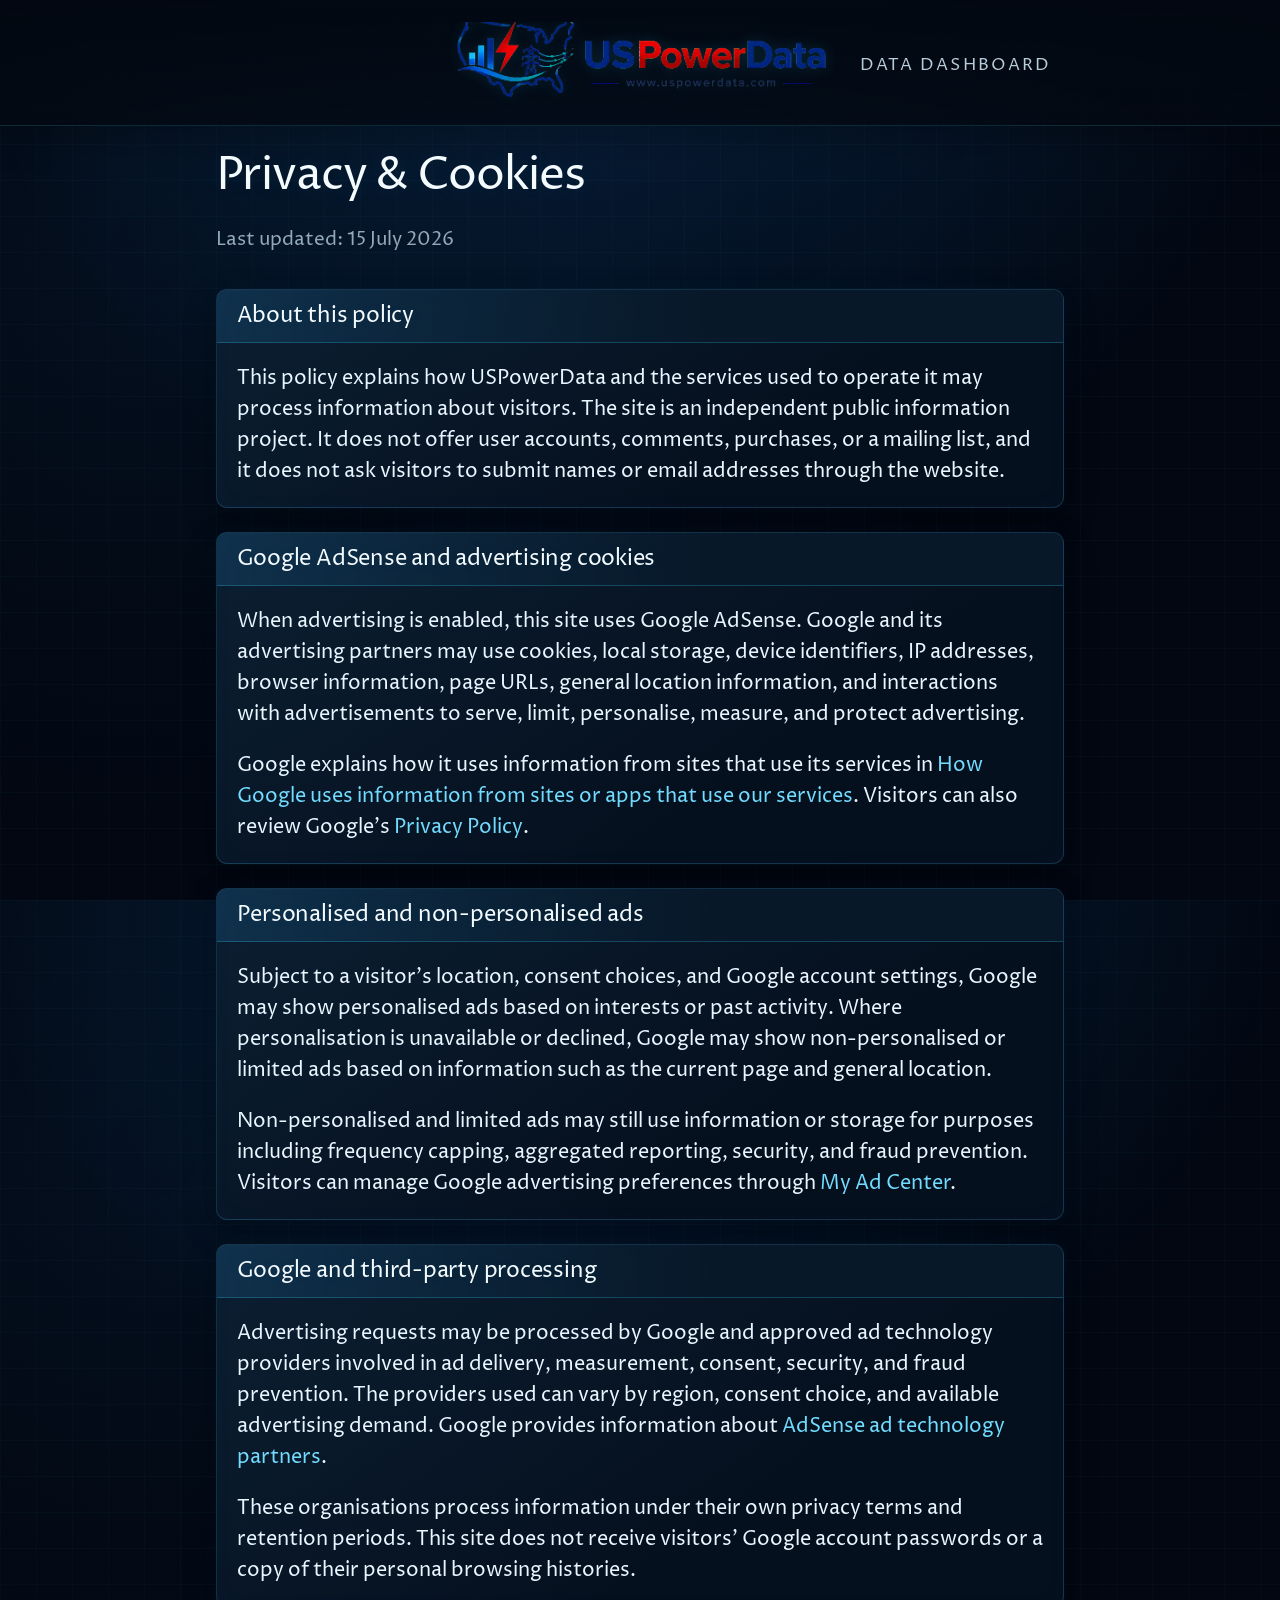
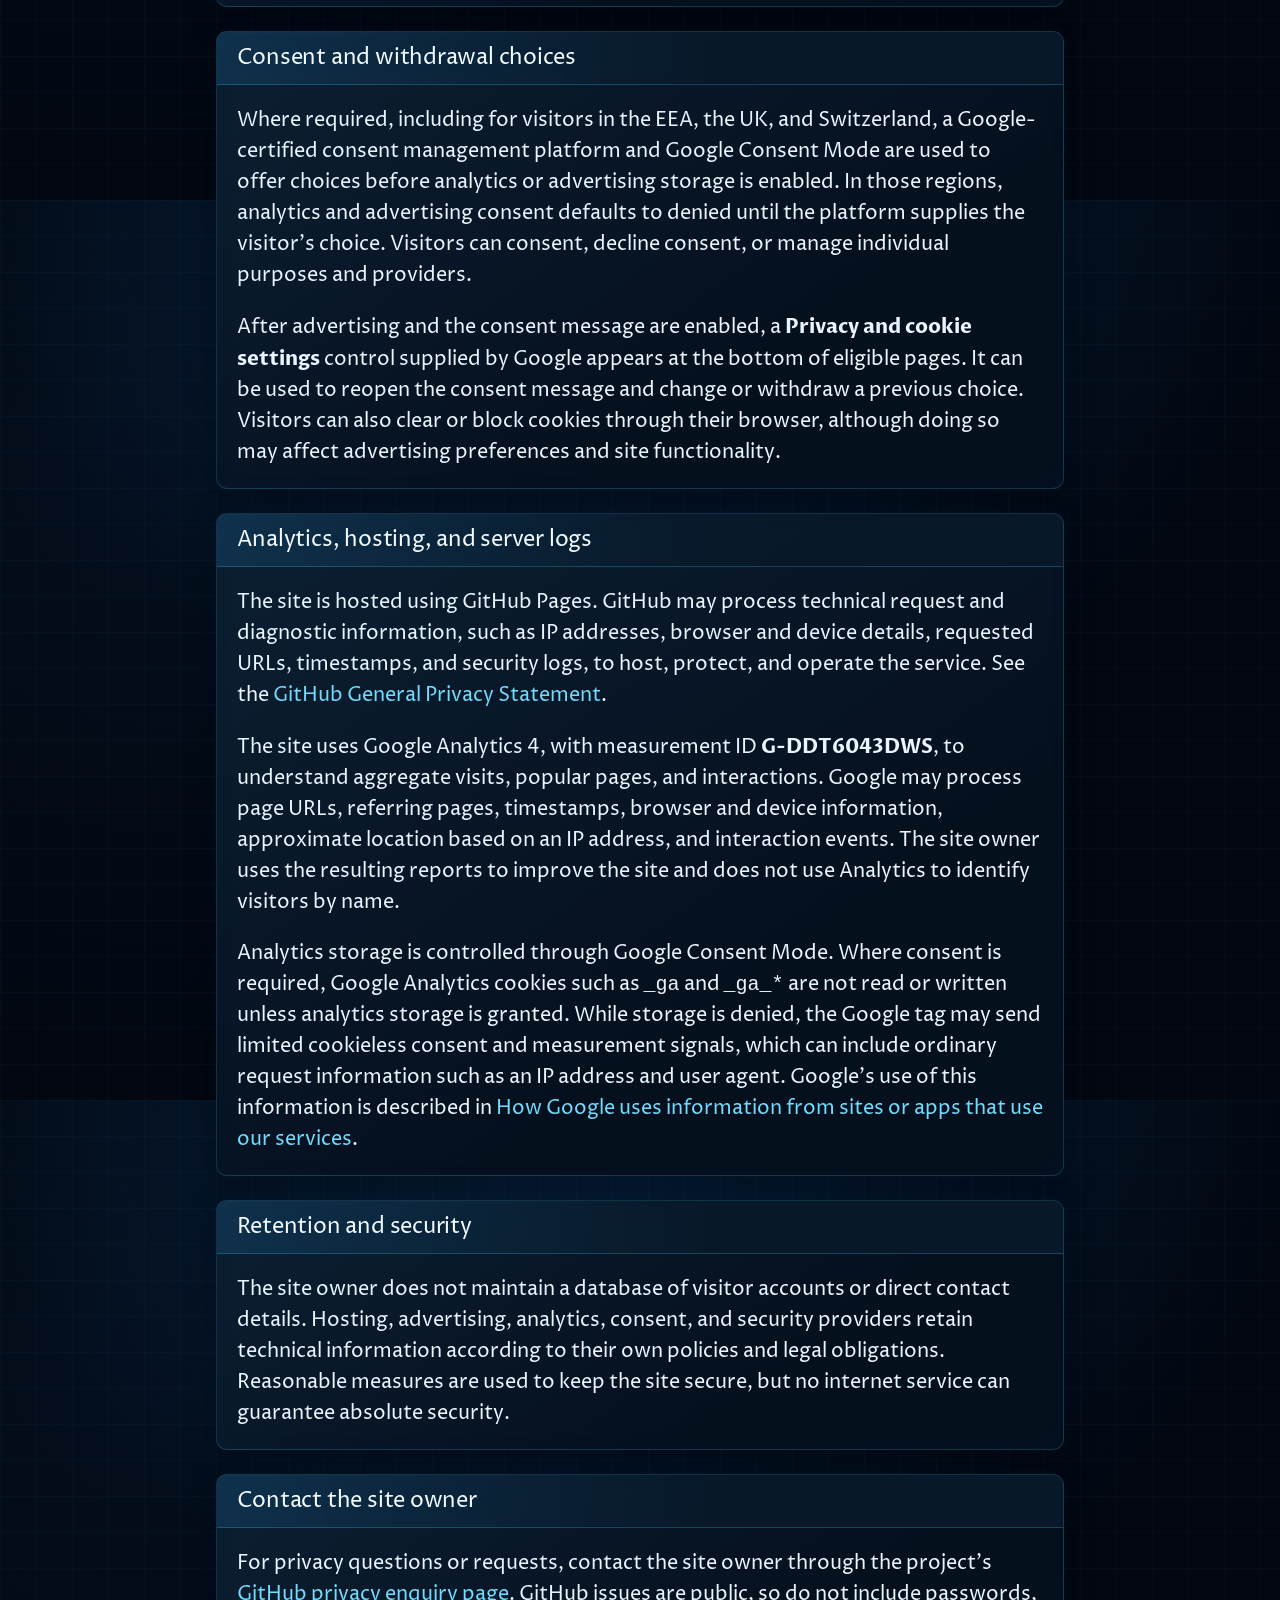
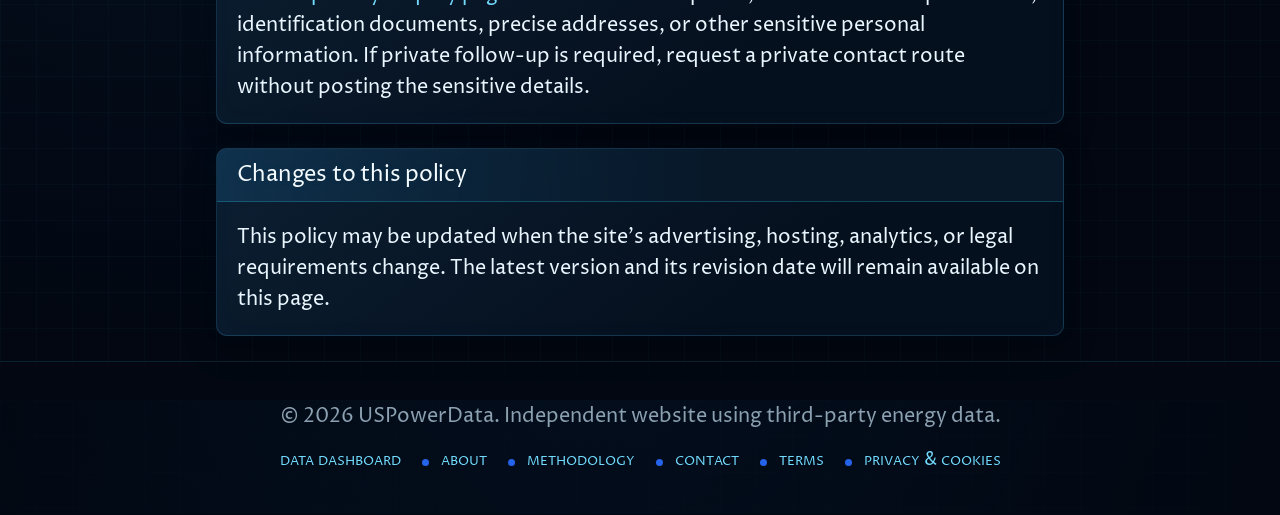
==== commit 0265a671: "Improve sitemap and USPowerData search content" ====
--- a/public/privacy/index.html
+++ b/public/privacy/index.html
@@ -1,13 +1,18 @@
 <!DOCTYPE html>
-<html lang="en">
+<html lang="en-us">
   <head>
-    <title>Privacy &amp; Cookies | US Power Data</title>
+    <title>Privacy &amp; Cookies | USPowerData</title>
     <meta
       name="description"
-      content="Privacy, advertising, cookies, consent and data-processing information for US Power Data"
+      content="Privacy, advertising, cookies, consent and data-processing information for USPowerData."
     >
     <meta name="viewport" content="width=device-width,initial-scale=1">
     <link rel="canonical" href="https://uspowerdata.com/privacy/">
+    <meta property="og:type" content="website">
+    <meta property="og:site_name" content="USPowerData">
+    <meta property="og:title" content="Privacy &amp; Cookies | USPowerData">
+    <meta property="og:description" content="Privacy, advertising, cookies, consent and data-processing information for USPowerData.">
+    <meta property="og:url" content="https://uspowerdata.com/privacy/">
     <link rel="preconnect" href="https://fonts.googleapis.com">
     <link rel="preconnect" href="https://fonts.gstatic.com" crossorigin>
     <link
@@ -20,12 +25,8 @@
   <body class="us-grid privacy-page">
     <header aria-label="Site">
       <nav>
-        <a href="../" aria-label="US Power Data home">
-          <svg viewBox="0 0 160 160" role="img" aria-labelledby="privacy-logo-title">
-            <title id="privacy-logo-title">US Power Data</title>
-            <path d="M80 8 22 42v76l58 34 58-34V42zM40 52l40-24 40 24v56l-40 24-40-24z"/>
-            <path d="M54 86h52v16H54zm0-28h52v16H54z"/>
-          </svg>
+        <a class="us-brand" href="../" aria-label="USPowerData home">
+          <img src="../uspowerdata-logo.png" width="1774" height="887" alt="USPowerData">
         </a>
         <div>
           <a href="../">Data dashboard</a>
@@ -35,12 +36,12 @@
 
     <main>
       <h1>Privacy &amp; Cookies</h1>
-      <p class="privacy-updated">Last updated: 14 July 2026</p>
+      <p class="privacy-updated">Last updated: 15 July 2026</p>
 
       <section>
         <h2>About this policy</h2>
         <p>
-          This policy explains how US Power Data and the services
+          This policy explains how USPowerData and the services
           used to operate it may process information about visitors. The site is
           an independent public information project. It does not offer user
           accounts, comments, purchases, or a mailing list, and it does not ask
@@ -187,10 +188,6 @@
       </section>
     </main>
 
-    <footer>
-      <div>
-        <a href="../">US Power Data</a>
-      </div>
-    </footer>
+    <footer><div><p>&copy; 2026 USPowerData. Independent website using third-party energy data.</p><nav aria-label="Footer"><a href="../">Data dashboard</a><a href="../about/">About</a><a href="../methodology/">Methodology</a><a href="../contact/">Contact</a><a href="../terms/">Terms</a><a href="../privacy/">Privacy &amp; cookies</a></nav></div></footer>
   </body>
 </html>
--- a/public/grid.css
+++ b/public/grid.css
@@ -830,37 +830,48 @@
   fill: transparent;
 }
 
-/* US page: match the original Grid: Live visual grammar */
+/* US page: dark energy-monitoring interface */
 
 body.us-grid {
   --table-width: 380px;
-  --background: #000;
-  --content-background: #222;
-  --content-text: #eee;
-  --heading-background: #444;
-  --heading-text: #fff;
-  --selected-background: rgba(34,34,34,0.85);
-  --help-background: #777;
+  --background: #020711;
+  --content-background: #071321;
+  --content-text: #eaf6ff;
+  --heading-background: #0a1a2c;
+  --heading-text: #f4fbff;
+  --selected-background: #0a2137;
+  --help-background: #168eea;
   --help-text: #fff;
-  --graph-line: #444;
-  --graph-highlight: rgba(255,255,255,0.06);
-  --key-line: #444;
-  --unit-opacity: 0.55;
-  --rounding: 4px;
+  --graph-line: rgba(116, 180, 218, 0.18);
+  --graph-highlight: rgba(38, 202, 255, 0.13);
+  --key-line: rgba(76, 201, 255, 0.62);
+  --unit-opacity: 0.62;
+  --rounding: 11px;
+  --us-cyan: #35d8ff;
+  --us-border-soft: rgba(73, 179, 230, 0.2);
+  --us-panel: rgba(7, 19, 33, 0.96);
+  --us-muted: #9bb2c4;
   min-height: 100%;
-  background: #000;
-  color: #eee;
+  color-scheme: dark;
+  background-color: var(--background);
+  background-image:
+    radial-gradient(circle at 50% -10%, rgba(24, 142, 255, 0.18), transparent 34rem),
+    radial-gradient(circle at 12% 28%, rgba(23, 102, 181, 0.08), transparent 30rem),
+    linear-gradient(rgba(52, 163, 224, 0.035) 1px, transparent 1px),
+    linear-gradient(90deg, rgba(52, 163, 224, 0.035) 1px, transparent 1px);
+  background-size: auto, auto, 36px 36px, 36px 36px;
+  color: var(--content-text);
   font-family: "Proza Libre", system-ui, -apple-system, BlinkMacSystemFont, "Segoe UI", sans-serif;
 }
 
 body.us-grid main {
-  gap: 20px;
+  gap: 24px;
   width: 100%;
   margin: 0;
-  padding: 20px;
+  padding: clamp(16px, 2vw, 28px);
   font-family: "Proza Libre", system-ui, -apple-system, BlinkMacSystemFont, "Segoe UI", sans-serif;
   font-size: 16px;
-  line-height: 20px;
+  line-height: 1.35;
 }
 
 body.us-grid .us-site-layout {
@@ -897,10 +908,10 @@
     min-height: 640px;
     margin-top: 20px;
     padding: 10px;
-    border: 1px dashed #333;
-    border-radius: 4px;
-    background: #111;
-    color: #777;
+    border: 1px dashed rgba(53, 216, 255, 0.28);
+    border-radius: var(--rounding);
+    background: rgba(5, 17, 29, 0.88);
+    color: #7893a8;
     font-size: 11px;
     line-height: 16px;
     text-align: center;
@@ -932,40 +943,118 @@
 }
 
 body.us-grid header {
-  padding: 25px 0 10px;
-  background: #000;
-  color: #eee;
+  padding: 22px clamp(16px, 2vw, 28px) 14px;
+  border-bottom: 1px solid rgba(53, 216, 255, 0.16);
+  background: linear-gradient(180deg, rgba(2, 8, 17, 0.98), rgba(2, 8, 17, 0.78));
+  color: var(--content-text);
+  box-shadow: 0 10px 35px rgba(0, 0, 0, 0.24);
+}
+
+body.us-grid header nav {
+  width: 100%;
+  max-width: 1280px;
+  margin: 0 auto;
 }
 
 body.us-grid header nav > a {
+  width: 3.8rem;
+  height: 3.8rem;
+  border: 1px solid rgba(53, 216, 255, 0.22);
+  border-radius: 14px;
+  background: radial-gradient(circle, rgba(36, 147, 232, 0.14), transparent 66%);
+  box-shadow:
+    inset 0 0 18px rgba(53, 216, 255, 0.08),
+    0 0 22px rgba(37, 156, 255, 0.08);
+  transform: none;
+}
+
+body.us-grid header nav > a:hover {
+  border-color: rgba(53, 216, 255, 0.55);
+  background: radial-gradient(circle, rgba(36, 147, 232, 0.22), transparent 68%);
+  box-shadow: 0 0 26px rgba(53, 216, 255, 0.14);
+  transform: translateY(-1px);
+}
+
+body.us-grid header nav svg {
+  height: 2.75rem;
+  fill: var(--us-cyan);
+  filter: drop-shadow(0 0 6px rgba(53, 216, 255, 0.38));
+}
+
+/* Crop the transparent source canvas without modifying or distorting it. */
+body.us-grid header nav > a.us-brand {
+  position: relative;
+  width: clamp(8rem, 40vw, 20rem);
+  height: auto;
+  aspect-ratio: 4.5 / 1;
+  padding: 0;
+  overflow: hidden;
+  border: 0;
   border-radius: 0;
   background: transparent;
   box-shadow: none;
-  transform: none;
-}
-
-body.us-grid header nav > a:hover {
+}
+
+body.us-grid header nav > a.us-brand:hover {
+  border-color: transparent;
   background: transparent;
-  transform: none;
-}
-
-body.us-grid header nav svg {
-  fill: #eee;
-}
-
-body.us-grid nav a {
-  border-radius: 0;
-  color: #eee;
-  font-weight: 300;
-}
-
-body.us-grid nav a.section,
-body.us-grid nav a:hover {
-  color: #fff;
-}
-
-body.us-grid nav a + a::after {
-  background: #eee;
+  box-shadow: none;
+}
+
+body.us-grid header nav > a.us-brand img {
+  display: block;
+  width: 100%;
+  height: 100%;
+  object-fit: cover;
+  object-position: center 44%;
+  filter: drop-shadow(0 0 7px rgba(53, 216, 255, 0.16));
+  transition: filter 160ms ease;
+}
+
+body.us-grid header nav > a.us-brand:hover img {
+  filter:
+    brightness(1.06)
+    drop-shadow(0 0 9px rgba(53, 216, 255, 0.24));
+}
+
+body.us-grid header nav > div a {
+  border-radius: 6px;
+  color: #b9ccda;
+  font-size: 0.86rem;
+  font-weight: 400;
+  letter-spacing: 0.12em;
+  text-transform: uppercase;
+}
+
+body.us-grid header nav > div a.section,
+body.us-grid header nav > div a:hover {
+  color: var(--us-cyan);
+}
+
+body.us-grid header nav > div a + a::after {
+  background: var(--us-cyan);
+  box-shadow: 0 0 7px rgba(53, 216, 255, 0.45);
+}
+
+/* Balance the primary links around the centred site mark at every width. */
+body.us-grid header nav > div {
+  display: contents;
+}
+
+body.us-grid header nav > div > a:first-child {
+  grid-column: 1;
+  grid-row: 1;
+  justify-self: end;
+}
+
+body.us-grid header nav > div > a:last-child {
+  grid-column: 3;
+  grid-row: 1;
+  justify-self: start;
+}
+
+body.us-grid header nav > div > a + a::after {
+  display: none;
 }
 
 body.us-grid main > * {
@@ -975,27 +1064,34 @@
 
 body.us-grid section {
   padding: 20px;
-  border: 0;
-  border-radius: 4px;
-  background: #222;
-  color: #eee;
-  box-shadow: none;
+  border: 1px solid var(--us-border-soft);
+  border-radius: var(--rounding);
+  background:
+    linear-gradient(145deg, rgba(12, 31, 51, 0.96), rgba(5, 16, 29, 0.98) 68%),
+    var(--us-panel);
+  color: var(--content-text);
+  box-shadow:
+    inset 0 1px 0 rgba(255, 255, 255, 0.025),
+    inset 0 0 24px rgba(37, 145, 225, 0.025),
+    0 12px 32px rgba(0, 0, 0, 0.28),
+    0 0 20px rgba(31, 167, 255, 0.035);
 }
 
 body.us-grid h1 {
   margin: 0;
-  color: #eee;
-  font-size: 40px;
+  color: #f4fbff;
+  font-size: clamp(31px, 4vw, 46px);
   font-weight: 400;
-  line-height: 44px;
-  letter-spacing: 0;
+  line-height: 1.08;
+  letter-spacing: -0.025em;
+  text-shadow: 0 0 24px rgba(53, 216, 255, 0.1);
 }
 
 body.us-grid main > p {
   margin: 0 0 10px;
-  color: #eee;
-  font-size: 20px;
-  line-height: 30px;
+  color: #b7c9d7;
+  font-size: clamp(17px, 1.5vw, 20px);
+  line-height: 1.55;
   text-align: left;
 }
 
@@ -1009,12 +1105,20 @@
 
 body.us-grid #status section {
   padding: 20px;
+  border-color: rgba(53, 216, 255, 0.38);
+  background:
+    radial-gradient(circle at 50% 110%, rgba(33, 151, 231, 0.1), transparent 56%),
+    linear-gradient(145deg, rgba(10, 29, 49, 0.98), rgba(4, 15, 27, 0.99));
+  box-shadow:
+    inset 0 0 28px rgba(35, 168, 255, 0.045),
+    0 0 24px rgba(31, 174, 255, 0.055),
+    0 14px 34px rgba(0, 0, 0, 0.28);
 }
 
 body.us-grid #generation > div:last-child,
 body.us-grid #transfers p,
 body.us-grid #storage p {
-  color: #eee;
+  color: #c2d2de;
   font-size: 16px;
   line-height: 20px;
   text-align: center;
@@ -1028,7 +1132,7 @@
 
 body.us-grid #generation .generation-notes p + p {
   margin-top: 8px;
-  color: #bbb;
+  color: var(--us-muted);
   font-size: 14px;
   line-height: 18px;
 }
@@ -1042,20 +1146,40 @@
 
 body.us-grid dt {
   min-width: 0;
-  color: #eee;
+  color: #abc0cf;
   font-size: 20px;
   font-weight: 300;
 }
 
 body.us-grid dd {
   min-width: 0;
-  color: #eee;
+  color: #f4fbff;
   font-size: 24px;
   font-weight: 300;
+  font-variant-numeric: tabular-nums;
+  text-shadow: 0 0 15px rgba(53, 216, 255, 0.08);
 }
 
 body.us-grid .us-equation dd {
   font-size: clamp(32px, 3vw, 52px);
+}
+
+body.us-grid #status section:last-child .us-equation dd {
+  font-size: clamp(34px, 3.2vw, 54px);
+}
+
+body.us-grid .us-equation[data-equals]::before {
+  content: attr(data-equals);
+}
+
+body.us-grid #transfers .transfer-reporting-time,
+body.us-grid .transfer-coverage,
+body.us-grid .operation-coverage {
+  margin: 10px 0 0;
+  color: var(--us-muted);
+  font-size: 14px;
+  line-height: 18px;
+  text-align: center;
 }
 
 body.us-grid #status section:first-child dd {
@@ -1115,27 +1239,6 @@
 }
 
 @media screen and (min-width:960px) {
-  /* Balance the primary links around the centred site mark. */
-  body.us-grid header nav > div {
-    display: contents;
-  }
-
-  body.us-grid header nav > div > a:first-child {
-    grid-column: 1;
-    grid-row: 1;
-    justify-self: end;
-  }
-
-  body.us-grid header nav > div > a:last-child {
-    grid-column: 3;
-    grid-row: 1;
-    justify-self: start;
-  }
-
-  body.us-grid header nav > div > a + a::after {
-    display: none;
-  }
-
   body.us-grid main > p {
     font-size: 19px;
   }
@@ -1170,7 +1273,7 @@
   }
 
   body.us-grid #status section:last-child .us-equation dd {
-    font-size: clamp(27px, 2.5vw, 36px);
+    font-size: clamp(30px, 2.7vw, 39px);
   }
 
   body.us-grid #status section:last-child .us-equation::before,
@@ -1190,83 +1293,122 @@
   }
 }
 
+body.us-grid #status section:last-child .us-equation {
+  align-items: baseline;
+}
+
+body.us-grid #status section:last-child .us-equation::before,
+body.us-grid #status section:last-child .us-equation::after {
+  grid-row: 2;
+  align-self: baseline;
+}
+
 body.us-grid main h2 {
   margin: -20px -20px 20px;
   padding: 15px 20px;
-  border-radius: 4px 4px 0 0;
-  background: #444;
-  color: #fff;
+  border-bottom: 1px solid rgba(53, 216, 255, 0.24);
+  border-radius: var(--rounding) var(--rounding) 0 0;
+  background: linear-gradient(90deg, rgba(23, 76, 114, 0.42), rgba(8, 25, 42, 0.96) 58%);
+  color: var(--heading-text);
   font-size: 22px;
   font-weight: 400;
   line-height: 22px;
-  letter-spacing: 0;
+  letter-spacing: -0.01em;
+  text-shadow: 0 0 15px rgba(53, 216, 255, 0.08);
+}
+
+body.us-grid .transfer-table .transfer-total {
+  border-top: 1px solid rgba(53, 216, 255, 0.3);
+}
+
+body.us-grid .transfer-table .transfer-total th,
+body.us-grid .transfer-table .transfer-total td {
+  color: #eaf8ff;
+  font-weight: 400;
 }
 
 /* Keep the complete range selector visible while its data section scrolls. */
 body.us-grid [role="tablist"] {
   top: 0;
-  z-index: 2;
+  z-index: 8;
   margin: -20px -20px 20px;
   overflow: hidden;
-  border-radius: 4px 4px 0 0;
-  background: #444;
-  box-shadow: 0 4px 12px rgba(0, 0, 0, 0.35);
+  border-bottom: 1px solid rgba(53, 216, 255, 0.38);
+  border-radius: var(--rounding) var(--rounding) 0 0;
+  background: #071522;
+  box-shadow:
+    0 8px 22px rgba(0, 0, 0, 0.42),
+    0 1px 0 rgba(53, 216, 255, 0.08);
 }
 
 body.us-grid [role="tablist"] [role="tab"] {
   margin: 0;
   padding: 15px 10px;
   border-radius: 0;
-  background: #444;
-  color: #ddd;
+  border-right: 1px solid rgba(53, 216, 255, 0.08);
+  background: #0a1a2b;
+  color: #a9bfce;
   font-family: inherit;
   font-size: 22px;
   font-weight: 400;
   line-height: 22px;
-  letter-spacing: 0;
+  letter-spacing: -0.01em;
   box-shadow: none;
 }
 
 body.us-grid [role="tablist"] [role="tab"][aria-selected="true"] {
   -webkit-backdrop-filter: none;
   backdrop-filter: none;
-  background: #181818;
-  color: #fff;
-  box-shadow: inset 0 -3px 0 #aaa;
+  background: linear-gradient(180deg, #102f4b, #0a2035);
+  color: #f7fcff;
+  box-shadow:
+    inset 0 -3px 0 var(--us-cyan),
+    inset 0 0 24px rgba(53, 216, 255, 0.08);
+  text-shadow: 0 0 12px rgba(53, 216, 255, 0.3);
 }
 
 body.us-grid [role="tablist"] [role="tab"][aria-selected="false"]:hover {
-  background: #555;
-  color: #fff;
+  background: #10263a;
+  color: var(--us-cyan);
 }
 
 body.us-grid .history-lede {
   max-width: 62rem;
   margin: 0 0 24px;
-  color: #ccc;
+  color: #acc0cf;
   font-size: 17px;
   line-height: 25px;
 }
 
 body.us-grid #generation h2 {
-  background: #444;
+  border-bottom-color: rgba(53, 216, 255, 0.44);
+  background: linear-gradient(90deg, rgba(29, 129, 198, 0.4), rgba(8, 25, 42, 0.96) 64%);
+  box-shadow: inset 3px 0 0 var(--us-cyan);
 }
 
 body.us-grid #fossils h2 {
-  background: #c45;
+  border-bottom-color: rgba(238, 92, 118, 0.42);
+  background: linear-gradient(90deg, rgba(196, 68, 85, 0.34), rgba(8, 25, 42, 0.96) 64%);
+  box-shadow: inset 3px 0 0 #ee5c76;
 }
 
 body.us-grid #renewables h2 {
-  background: #287f3f;
+  border-bottom-color: rgba(71, 211, 132, 0.4);
+  background: linear-gradient(90deg, rgba(40, 127, 63, 0.35), rgba(8, 25, 42, 0.96) 64%);
+  box-shadow: inset 3px 0 0 #47d384;
 }
 
 body.us-grid #others h2 {
-  background: #27c;
+  border-bottom-color: rgba(65, 139, 255, 0.48);
+  background: linear-gradient(90deg, rgba(34, 119, 204, 0.38), rgba(8, 25, 42, 0.96) 64%);
+  box-shadow: inset 3px 0 0 #418bff;
 }
 
 body.us-grid #transfers h2,
 body.us-grid #storage h2 {
-  background: #444;
+  border-bottom-color: rgba(53, 216, 255, 0.32);
+  background: linear-gradient(90deg, rgba(37, 110, 162, 0.34), rgba(8, 25, 42, 0.96) 64%);
+  box-shadow: inset 3px 0 0 rgba(53, 216, 255, 0.78);
 }
 
 body.us-grid .columns {
@@ -1274,24 +1416,69 @@
 }
 
 body.us-grid #latest {
-  gap: 20px;
+  gap: 24px;
 }
 
 body.us-grid #latest section {
   min-width: 0;
+}
+
+body.us-grid #latest > :is(#fossils, #renewables, #others) {
+  width: 100%;
+  align-self: stretch;
+  justify-self: stretch;
 }
 
 body.us-grid .pie-chart-container {
   max-width: 330px;
   margin: 0 auto 1rem;
+  border-radius: 50%;
+  background: radial-gradient(circle, rgba(39, 148, 222, 0.065), transparent 70%);
 }
 
 body.us-grid .pie-chart {
   max-width: 300px;
+  position: relative;
+  filter: drop-shadow(0 0 15px rgba(35, 171, 255, 0.08));
+}
+
+body.us-grid .pie-chart > div {
+  z-index: 1;
+  position: relative;
+  color: #f2faff;
+  pointer-events: none;
+}
+
+body.us-grid .pie-chart > div::before {
+  content: '';
+  position: absolute;
+  z-index: -1;
+  inset: 26%;
+  border: 1px solid rgba(53, 216, 255, 0.24);
+  border-radius: 50%;
+  background: radial-gradient(circle, #0b1d2f, #061321 72%);
+  box-shadow:
+    inset 0 0 20px rgba(53, 216, 255, 0.06),
+    0 0 18px rgba(53, 216, 255, 0.06);
+}
+
+body.us-grid .pie-chart > svg > path {
+  stroke: #071321;
+  stroke-width: 2.5;
+  transition: opacity 160ms ease, filter 160ms ease;
+}
+
+body.us-grid .pie-chart:has(> svg > path:hover) > svg > path:not(:hover) {
+  opacity: 0.7;
+}
+
+body.us-grid .pie-chart > svg > path:hover {
+  filter: brightness(1.22) drop-shadow(0 0 4px currentcolor);
 }
 
 body.us-grid .sources {
   font-size: 1rem;
+  font-variant-numeric: tabular-nums;
 }
 
 body.us-grid .sources td:nth-child(1)::after {
@@ -1307,7 +1494,7 @@
 body.us-grid [role="tab"]:focus-visible {
   position: relative;
   z-index: 1;
-  outline: 2px solid #fff;
+  outline: 2px solid var(--us-cyan);
   outline-offset: -4px;
 }
 
@@ -1317,7 +1504,7 @@
 
 body.us-grid .data-guide h3 {
   margin: 1.25rem 0 0.4rem;
-  color: #fff;
+  color: #eaf7ff;
   font-size: 17px;
   font-weight: 400;
   line-height: 23px;
@@ -1330,25 +1517,76 @@
 
 body.us-grid .data-guide p {
   margin: 0;
-  color: #ccc;
+  color: #aec1cf;
   line-height: 1.5;
 }
 
 body.us-grid .data-guide a {
-  color: #9ecbff;
+  color: #7edfff;
 }
 
 body.us-grid .graph {
   --graph-height: 220px;
+  color: #8ca4b6;
+  font-variant-numeric: tabular-nums;
+}
+
+body.us-grid .graph > :nth-child(1),
+body.us-grid .graph > :nth-child(2) {
+  color: #8299aa;
+}
+
+body.us-grid .graph > :nth-child(1) > :nth-child(even) {
+  border-top-color: var(--graph-line);
+}
+
+body.us-grid .graph .axis-zero-label {
+  color: #cbefff;
+  font-weight: 400;
+}
+
+body.us-grid .graph > :nth-child(1) > .axis-zero-line {
+  border-top-color: rgba(53, 216, 255, 0.62);
+  box-shadow: 0 -1px 7px rgba(53, 216, 255, 0.1);
+}
+
+body.us-grid .graph polyline {
+  stroke-width: 2.75;
+  stroke-linecap: round;
+  stroke-linejoin: round;
+}
+
+body.us-grid .demand,
+body.us-grid .price,
+body.us-grid .emissions {
+  color: #e9f7ff;
+}
+
+body.us-grid .generation {
+  color: #9db2c2;
+}
+
+body.us-grid .coal {
+  color: #e46d8c;
+}
+
+body.us-grid .biomass {
+  color: #70a0ff;
+}
+
+body.us-grid polyline.transfers,
+body.us-grid td.transfers,
+body.us-grid dd.transfers {
+  color: #43d6ff;
 }
 
 body.us-grid .us-unavailable-graph {
   display: grid;
   align-items: center;
   min-height: 220px;
-  border-top: 1px solid #444;
-  border-bottom: 1px solid #444;
-  color: #aaa;
+  border-top: 1px solid rgba(53, 216, 255, 0.18);
+  border-bottom: 1px solid rgba(53, 216, 255, 0.18);
+  color: #8fa7b8;
   font-size: 14px;
   line-height: 20px;
   text-align: center;
@@ -1372,8 +1610,10 @@
 }
 
 body.us-grid footer {
-  color: #555;
+  color: #8ba0b0;
   font-size: 0.9rem;
+  border-top: 1px solid rgba(53, 216, 255, 0.12);
+  background: rgba(2, 8, 17, 0.72);
 }
 
 body.us-grid footer p {
@@ -1389,7 +1629,7 @@
 
 body.us-grid footer a,
 body.us-grid.privacy-page main a {
-  color: #9ecbff;
+  color: #72dcff;
 }
 
 body.us-grid footer a {
@@ -1416,8 +1656,46 @@
 }
 
 body.us-grid.privacy-page .privacy-updated {
-  color: #aaa;
+  color: #92a9ba;
   font-size: 0.95rem;
+}
+
+body.us-grid.privacy-page .table-scroll {
+  width: 100%;
+  overflow-x: auto;
+  border: 1px solid rgba(68, 191, 255, 0.25);
+  border-radius: 8px;
+}
+
+body.us-grid.privacy-page .data-summary-table {
+  width: 100%;
+  min-width: 620px;
+  border-collapse: collapse;
+  color: #cfdeea;
+  font-size: 0.92rem;
+}
+
+body.us-grid.privacy-page .data-summary-table th,
+body.us-grid.privacy-page .data-summary-table td {
+  padding: 12px 14px;
+  border-bottom: 1px solid rgba(68, 191, 255, 0.16);
+  text-align: left;
+  vertical-align: top;
+}
+
+body.us-grid.privacy-page .data-summary-table thead th {
+  background: rgba(17, 81, 120, 0.28);
+  color: #82e1ff;
+  font-weight: 400;
+}
+
+body.us-grid.privacy-page .data-summary-table tbody th {
+  color: #eef9ff;
+  font-weight: 400;
+}
+
+body.us-grid.privacy-page .data-summary-table tbody tr:last-child > * {
+  border-bottom: 0;
 }
 
 @media screen and (max-width:959px) {
@@ -1427,6 +1705,88 @@
 
   body.us-grid #status {
     grid-template-columns: 1fr;
+  }
+}
+
+@media screen and (max-width:520px) {
+  body.us-grid main {
+    gap: 18px;
+    padding: 14px;
+  }
+
+  body.us-grid section,
+  body.us-grid #status section {
+    padding: 16px;
+  }
+
+  body.us-grid main h2,
+  body.us-grid [role="tablist"] {
+    margin-right: -16px;
+    margin-left: -16px;
+  }
+
+  body.us-grid main h2 {
+    margin-top: -16px;
+    margin-bottom: 16px;
+    padding: 13px 16px;
+    font-size: 19px;
+    line-height: 21px;
+  }
+
+  body.us-grid [role="tablist"] {
+    margin-top: -16px;
+    margin-bottom: 16px;
+  }
+
+  body.us-grid [role="tablist"] [role="tab"] {
+    padding: 13px 4px;
+    font-size: 17px;
+    line-height: 20px;
+  }
+
+  body.us-grid .graph {
+    --graph-height: 200px;
+    --axis-width: 35px;
+    --axis-gap: 7px;
+  }
+
+  /* Keep the headline equation readable on narrow phones. */
+  body.us-grid #status section:last-child .us-equation {
+    gap: 0.35em 0.15em;
+  }
+
+  body.us-grid #status section:last-child .us-equation dt {
+    font-size: clamp(13px, 4.2vw, 16px);
+  }
+
+  body.us-grid #status section:last-child .us-equation dd {
+    font-size: clamp(18px, 5.6vw, 22px);
+  }
+
+  body.us-grid #status section:last-child .us-equation::before,
+  body.us-grid #status section:last-child .us-equation::after {
+    font-size: clamp(12px, 3.6vw, 14px);
+  }
+}
+
+@media screen and (max-width:520px), (hover:none) and (pointer:coarse) {
+  body.us-grid section,
+  body.us-grid #status section {
+    box-shadow:
+      inset 0 1px 0 rgba(255, 255, 255, 0.025),
+      0 8px 20px rgba(0, 0, 0, 0.24);
+  }
+
+  body.us-grid .pie-chart {
+    filter: none;
+  }
+
+  body.us-grid .pie-chart > svg > path {
+    transition-property: opacity;
+  }
+
+  body.us-grid .pie-chart > svg > path:hover {
+    filter: none;
   }
 }
 
@@ -1457,6 +1817,62 @@
   text-align: center;
 }
 
+/* US chart interaction chrome. The underlying data attributes remain the
+   single source of truth for every displayed time and value. */
+body.us-grid .graph rect:hover {
+  fill: var(--graph-highlight);
+}
+
+body.us-grid .graph svg + div {
+  z-index: 6;
+  border-color: rgba(53, 216, 255, 0.7);
+  background:
+    linear-gradient(145deg, rgba(11, 34, 56, 0.99), rgba(3, 13, 24, 0.99)),
+    var(--content-background);
+  color: #eefaff;
+  box-shadow:
+    inset 0 0 20px rgba(53, 216, 255, 0.055),
+    0 12px 30px rgba(0, 0, 0, 0.5),
+    0 0 18px rgba(53, 216, 255, 0.1);
+}
+
+body.us-grid .graph svg + div > div {
+  color: var(--us-cyan);
+  font-size: 14px;
+  letter-spacing: 0.07em;
+  text-transform: uppercase;
+}
+
+/* Graph tooltip values already contain the renderer's requested unit. */
+body.us-grid .graph .sources td:nth-child(3)::after,
+body.us-grid .graph .sources td:nth-child(4)::after {
+  content: none;
+}
+
+body.us-grid [role="tabpanel"] h3 {
+  color: #dcecf6;
+  font-weight: 400;
+  letter-spacing: 0.025em;
+}
+
+body.us-grid :is(a, button:not([role="tab"]), [data-help]):focus-visible,
+body.us-grid dialog button:focus-visible {
+  outline: 2px solid var(--us-cyan);
+  outline-offset: 3px;
+  box-shadow: 0 0 0 4px rgba(53, 216, 255, 0.12);
+}
+
+@media (prefers-reduced-motion: reduce) {
+  body.us-grid *,
+  body.us-grid *::before,
+  body.us-grid *::after {
+    scroll-behavior: auto !important;
+    transition-duration: 0.01ms !important;
+    animation-duration: 0.01ms !important;
+    animation-iteration-count: 1 !important;
+  }
+}
+
 /* interconnector map */
 
 .interconnector-map {
@@ -1785,3 +2201,63 @@
 #others {
   align-self: start;
 }
+
+body.us-grid .data-directory {
+  margin-top: 20px;
+}
+
+body.us-grid .data-directory > p:not(.section-kicker) {
+  max-width: 760px;
+  margin: 0 0 18px;
+  color: #b7c9d7;
+  line-height: 1.55;
+}
+
+body.us-grid .data-directory-links {
+  display: grid;
+  grid-template-columns: repeat(2, minmax(0, 1fr));
+  gap: 12px;
+}
+
+body.us-grid .data-directory-links a {
+  display: grid;
+  gap: 7px;
+  min-height: 118px;
+  padding: 18px;
+  border: 1px solid rgba(68, 191, 255, 0.28);
+  border-radius: 10px;
+  background: rgba(8, 25, 42, 0.72);
+  color: #e8f7ff;
+  text-decoration: none;
+  box-shadow: inset 0 0 24px rgba(28, 151, 230, 0.05);
+  transition: border-color 160ms ease, box-shadow 160ms ease, transform 160ms ease;
+}
+
+body.us-grid .data-directory-links a:hover,
+body.us-grid .data-directory-links a:focus-visible {
+  border-color: rgba(85, 216, 255, 0.72);
+  box-shadow: 0 0 18px rgba(30, 174, 255, 0.15);
+  transform: translateY(-2px);
+}
+
+body.us-grid .data-directory-links strong {
+  color: #72dcff;
+  font-size: 1.05rem;
+  font-weight: 400;
+}
+
+body.us-grid .data-directory-links span {
+  color: #a9c0d0;
+  font-size: 0.92rem;
+  line-height: 1.45;
+}
+
+@media screen and (max-width: 700px) {
+  body.us-grid .data-directory-links {
+    grid-template-columns: 1fr;
+  }
+
+  body.us-grid .data-directory-links a {
+    min-height: 0;
+  }
+}
